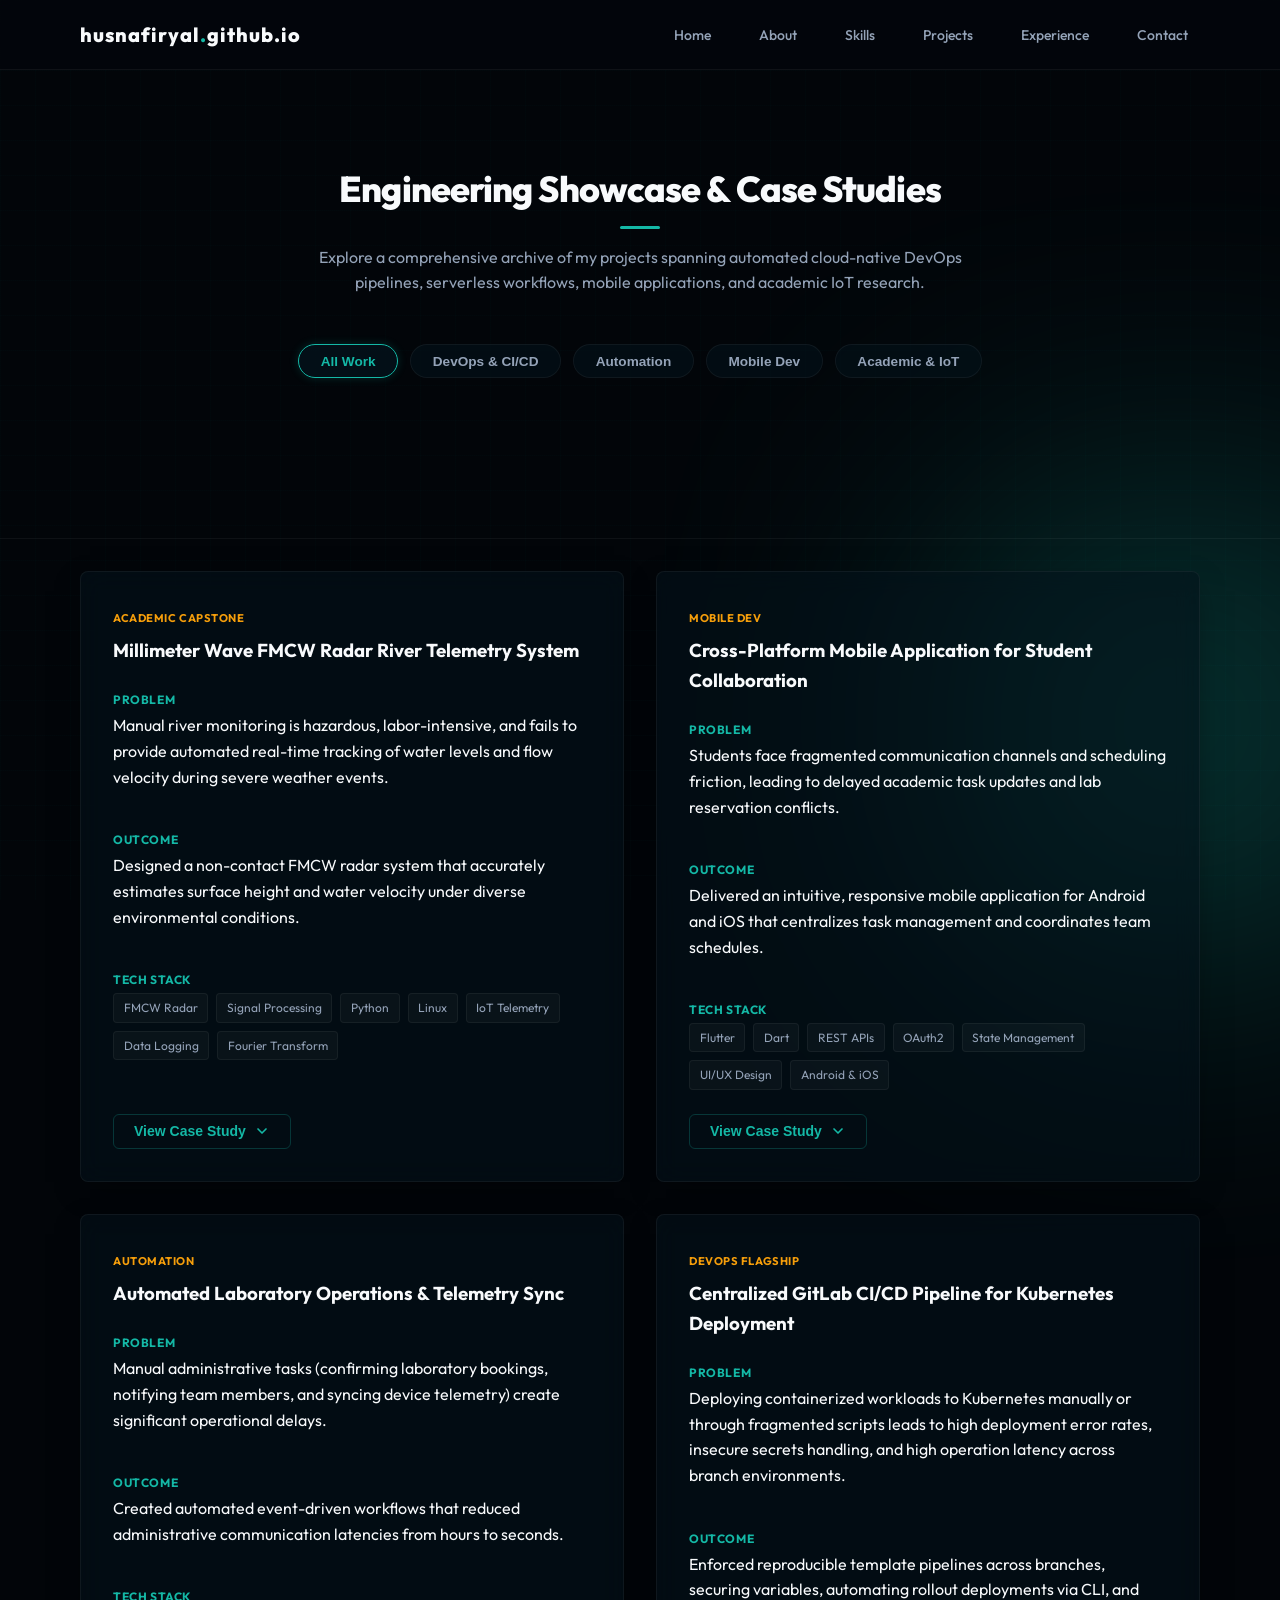
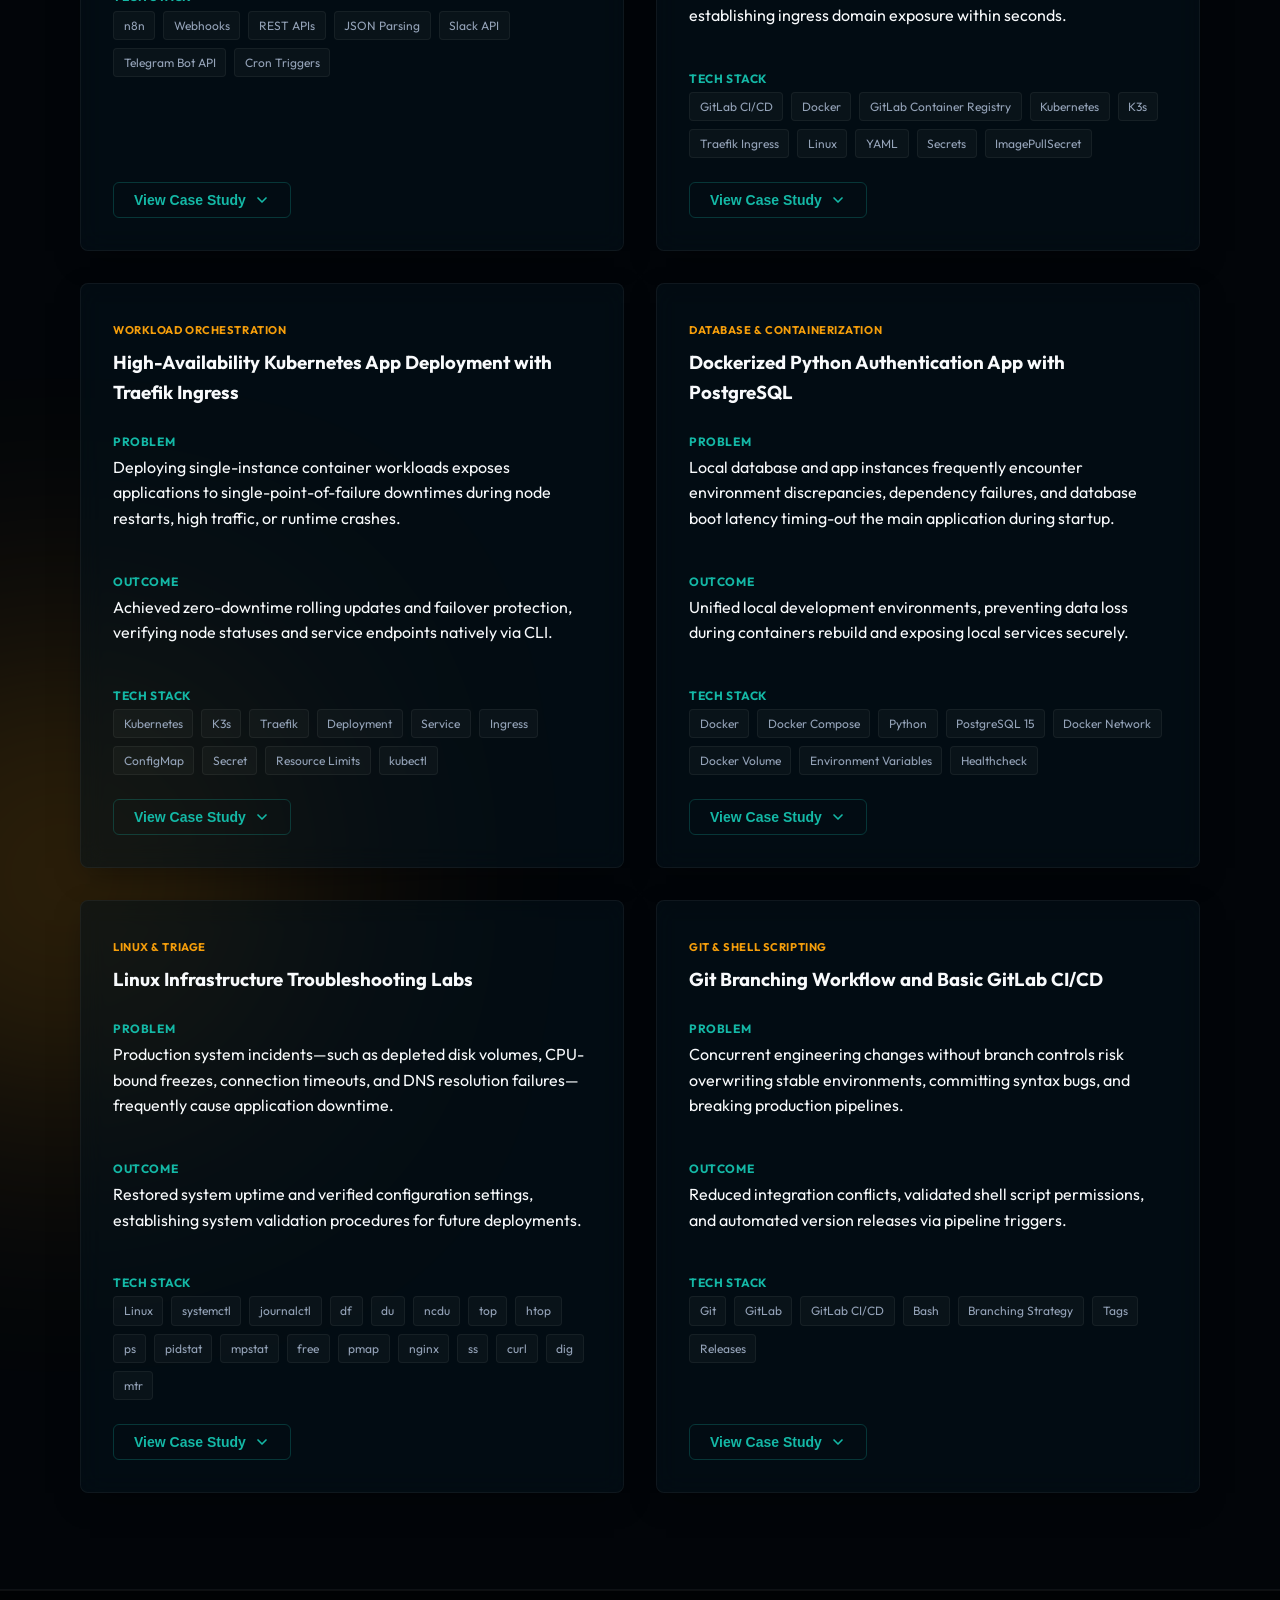
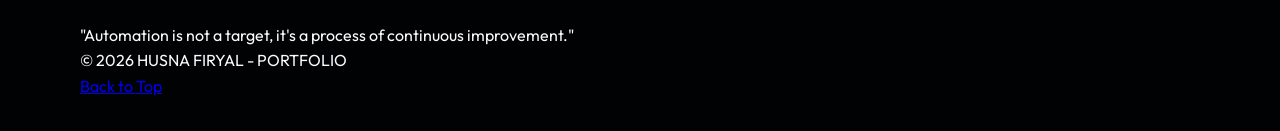
==== projects.html @ a68b591d "feat: add projects page with filters and update profile refinements" ====
<!DOCTYPE html>
<html lang="en">
<head>
  <meta charset="UTF-8">
  <meta name="viewport" content="width=device-width, initial-scale=1.0">
  <title>Projects Showcase | Husna Firyal Az-Zahra</title>
  <meta name="description" content="Detailed showcase of engineering and DevOps projects by Husna Firyal Az-Zahra (Una).">
  
  <!-- Google Fonts -->
  <link rel="preconnect" href="https://fonts.googleapis.com">
  <link rel="preconnect" href="https://fonts.gstatic.com" crossorigin>
  <link href="https://fonts.googleapis.com/css2?family=Fira+Code:wght@400;600&family=Outfit:wght@300;400;500;600;700;800&display=swap" rel="stylesheet">
  
  <!-- CSS Stylesheet -->
  <link rel="stylesheet" href="style.css">
</head>
<body>

  <!-- Background Atmospheres -->
  <div class="bg-glow bg-glow-teal" aria-hidden="true"></div>
  <div class="bg-glow bg-glow-amber" aria-hidden="true"></div>
  <div class="bg-grid-overlay" aria-hidden="true"></div>

  <!-- Header Ribbon / Navbar -->
  <header class="header">
    <div class="header-container">
      <a href="index.html" class="logo">
        husnafiryal<span class="logo-dot">.</span>github.io
      </a>
      
      <!-- Desktop Menu -->
      <nav class="nav-desktop">
        <ul class="nav-links">
          <li><a href="index.html#home">Home</a></li>
          <li><a href="index.html#about">About</a></li>
          <li><a href="index.html#skills">Skills</a></li>
          <li><a href="projects.html" class="active">Projects</a></li>
          <li><a href="index.html#experience">Experience</a></li>
          <li><a href="index.html#contact">Contact</a></li>
        </ul>
      </nav>
      
      <!-- Mobile Menu Toggle Button -->
      <button class="menu-toggle" aria-label="Toggle Navigation Menu" aria-expanded="false">
        <span class="bar bar-1"></span>
        <span class="bar bar-2"></span>
        <span class="bar bar-3"></span>
      </button>
    </div>
  </header>

  <!-- Mobile Drawer Overlay Menu -->
  <div class="nav-mobile" aria-hidden="true">
    <nav class="nav-mobile-links">
      <a href="index.html#home">Home</a>
      <a href="index.html#about">About</a>
      <a href="index.html#skills">Skills</a>
      <a href="projects.html" class="active">Projects</a>
      <a href="index.html#experience">Experience</a>
      <a href="index.html#contact">Contact</a>
    </nav>
  </div>

  <!-- Main Layout -->
  <main class="main-content">
    
    <!-- Projects Header Section -->
    <section class="section projects-hero">
      <div class="container" style="text-align: center; padding-top: 4rem; padding-bottom: 2rem;">
        <h1 class="section-title" style="margin-bottom: 1rem;">Engineering Showcase & Case Studies</h1>
        <p class="section-subtitle" style="max-width: 700px; margin: 0 auto 3rem auto; color: var(--text-secondary);">
          Explore a comprehensive archive of my projects spanning automated cloud-native DevOps pipelines, serverless workflows, mobile applications, and academic IoT research.
        </p>

        <!-- Category Filter Buttons -->
        <div class="filter-controls">
          <button class="filter-btn active" data-filter="all">All Work</button>
          <button class="filter-btn" data-filter="devops">DevOps & CI/CD</button>
          <button class="filter-btn" data-filter="automation">Automation</button>
          <button class="filter-btn" data-filter="mobile">Mobile Dev</button>
          <button class="filter-btn" data-filter="academic">Academic & IoT</button>
        </div>
      </div>
    </section>

    <!-- Projects Grid Section -->
    <section class="section projects-grid-section" style="padding-top: 0;">
      <div class="container">
        <div class="projects-showcase-grid">
          
          <!-- Project 1: Capstone FMCW Radar System -->
          <div class="glass-card project-grid-card" data-category="academic">
            <div class="project-header">
              <span class="project-badge">Academic Capstone</span>
              <h3>Millimeter Wave FMCW Radar River Telemetry System</h3>
            </div>
            <div class="project-summary">
              <div class="case-study-block">
                <span class="case-study-label">Problem</span>
                <p>Manual river monitoring is hazardous, labor-intensive, and fails to provide automated real-time tracking of water levels and flow velocity during severe weather events.</p>
              </div>
              <div class="case-study-block">
                <span class="case-study-label">Outcome</span>
                <p>Designed a non-contact FMCW radar system that accurately estimates surface height and water velocity under diverse environmental conditions.</p>
              </div>
              <div class="case-study-block">
                <span class="case-study-label">Tech Stack</span>
                <div class="project-tags">
                  <span>FMCW Radar</span>
                  <span>Signal Processing</span>
                  <span>Python</span>
                  <span>Linux</span>
                  <span>IoT Telemetry</span>
                  <span>Data Logging</span>
                  <span>Fourier Transform</span>
                </div>
              </div>
            </div>
            <div id="grid-project-1-collapsible" class="project-collapsible">
              <div class="case-study-block">
                <span class="case-study-label">Solution</span>
                <p>Deployed a millimeter-wave FMCW radar system running Python scripts on a local unit to extract frequency beat signals. Applied Fast Fourier Transform (FFT) and spectral analysis to calculate distance (surface height) and Doppler frequency shift (water flow velocity).</p>
              </div>
              <div class="case-study-block">
                <span class="case-study-label">Key Highlights</span>
                <ul class="highlights-list">
                  <li>Calculated non-contact water distance telemetry using high-resolution radar reflection frequencies.</li>
                  <li>Derived surface velocity measurements from phase change rates using the Doppler effect.</li>
                  <li>Configured local SQLite databases for continuous local logging and telemetry storage.</li>
                </ul>
              </div>
            </div>
            <div class="project-toggle-container">
              <button class="btn-project-toggle" aria-expanded="false" aria-controls="grid-project-1-collapsible">
                <span>View Case Study</span>
                <svg class="toggle-icon" xmlns="http://www.w3.org/2000/svg" width="16" height="16" viewBox="0 0 24 24" fill="none" stroke="currentColor" stroke-width="2.5" stroke-linecap="round" stroke-linejoin="round"><polyline points="6 9 12 15 18 9"></polyline></svg>
              </button>
            </div>
          </div>

          <!-- Project 2: Mobile Application with Flutter -->
          <div class="glass-card project-grid-card" data-category="mobile">
            <div class="project-header">
              <span class="project-badge">Mobile Dev</span>
              <h3>Cross-Platform Mobile Application for Student Collaboration</h3>
            </div>
            <div class="project-summary">
              <div class="case-study-block">
                <span class="case-study-label">Problem</span>
                <p>Students face fragmented communication channels and scheduling friction, leading to delayed academic task updates and lab reservation conflicts.</p>
              </div>
              <div class="case-study-block">
                <span class="case-study-label">Outcome</span>
                <p>Delivered an intuitive, responsive mobile application for Android and iOS that centralizes task management and coordinates team schedules.</p>
              </div>
              <div class="case-study-block">
                <span class="case-study-label">Tech Stack</span>
                <div class="project-tags">
                  <span>Flutter</span>
                  <span>Dart</span>
                  <span>REST APIs</span>
                  <span>OAuth2</span>
                  <span>State Management</span>
                  <span>UI/UX Design</span>
                  <span>Android & iOS</span>
                </div>
              </div>
            </div>
            <div id="grid-project-2-collapsible" class="project-collapsible">
              <div class="case-study-block">
                <span class="case-study-label">Solution</span>
                <p>Developed a cross-platform mobile frontend in Flutter utilizing Dart. Integrated secure OAuth2 token authentication, dynamic dashboard states, calendar reservation bindings, and structured REST API communication with the backend.</p>
              </div>
              <div class="case-study-block">
                <span class="case-study-label">Key Highlights</span>
                <ul class="highlights-list">
                  <li>Designed highly responsive material components fitting diverse device screen sizes.</li>
                  <li>Implemented clean application architecture separating view states from business logic.</li>
                  <li>Optimized local caching for task schedules to maintain offline accessibility.</li>
                </ul>
              </div>
            </div>
            <div class="project-toggle-container">
              <button class="btn-project-toggle" aria-expanded="false" aria-controls="grid-project-2-collapsible">
                <span>View Case Study</span>
                <svg class="toggle-icon" xmlns="http://www.w3.org/2000/svg" width="16" height="16" viewBox="0 0 24 24" fill="none" stroke="currentColor" stroke-width="2.5" stroke-linecap="round" stroke-linejoin="round"><polyline points="6 9 12 15 18 9"></polyline></svg>
              </button>
            </div>
          </div>

          <!-- Project 3: Serverless Workflow Automation using n8n -->
          <div class="glass-card project-grid-card" data-category="automation">
            <div class="project-header">
              <span class="project-badge">Automation</span>
              <h3>Automated Laboratory Operations & Telemetry Sync</h3>
            </div>
            <div class="project-summary">
              <div class="case-study-block">
                <span class="case-study-label">Problem</span>
                <p>Manual administrative tasks (confirming laboratory bookings, notifying team members, and syncing device telemetry) create significant operational delays.</p>
              </div>
              <div class="case-study-block">
                <span class="case-study-label">Outcome</span>
                <p>Created automated event-driven workflows that reduced administrative communication latencies from hours to seconds.</p>
              </div>
              <div class="case-study-block">
                <span class="case-study-label">Tech Stack</span>
                <div class="project-tags">
                  <span>n8n</span>
                  <span>Webhooks</span>
                  <span>REST APIs</span>
                  <span>JSON Parsing</span>
                  <span>Slack API</span>
                  <span>Telegram Bot API</span>
                  <span>Cron Triggers</span>
                </div>
              </div>
            </div>
            <div id="grid-project-3-collapsible" class="project-collapsible">
              <div class="case-study-block">
                <span class="case-study-label">Solution</span>
                <p>Designed and hosted event-driven n8n automation workflows. Configured webhooks to listen for new reservation requests, parse incoming payloads, notify team members via automated Slack and Telegram channels, and trigger database updates.</p>
              </div>
              <div class="case-study-block">
                <span class="case-study-label">Key Highlights</span>
                <ul class="highlights-list">
                  <li>Built resilient API payload mapping templates to parse JSON telemetry data dynamically.</li>
                  <li>Configured scheduled cron jobs to audit system states and send warning alerts.</li>
                  <li>Automated reservation confirmations with direct calendar sync integrations.</li>
                </ul>
              </div>
            </div>
            <div class="project-toggle-container">
              <button class="btn-project-toggle" aria-expanded="false" aria-controls="grid-project-3-collapsible">
                <span>View Case Study</span>
                <svg class="toggle-icon" xmlns="http://www.w3.org/2000/svg" width="16" height="16" viewBox="0 0 24 24" fill="none" stroke="currentColor" stroke-width="2.5" stroke-linecap="round" stroke-linejoin="round"><polyline points="6 9 12 15 18 9"></polyline></svg>
              </button>
            </div>
          </div>

          <!-- Project 4: Centralized GitLab CI/CD Pipeline -->
          <div class="glass-card project-grid-card" data-category="devops">
            <div class="project-header">
              <span class="project-badge">DevOps Flagship</span>
              <h3>Centralized GitLab CI/CD Pipeline for Kubernetes Deployment</h3>
            </div>
            <div class="project-summary">
              <div class="case-study-block">
                <span class="case-study-label">Problem</span>
                <p>Deploying containerized workloads to Kubernetes manually or through fragmented scripts leads to high deployment error rates, insecure secrets handling, and high operation latency across branch environments.</p>
              </div>
              <div class="case-study-block">
                <span class="case-study-label">Outcome</span>
                <p>Enforced reproducible template pipelines across branches, securing variables, automating rollout deployments via CLI, and establishing ingress domain exposure within seconds.</p>
              </div>
              <div class="case-study-block">
                <span class="case-study-label">Tech Stack</span>
                <div class="project-tags">
                  <span>GitLab CI/CD</span>
                  <span>Docker</span>
                  <span>GitLab Container Registry</span>
                  <span>Kubernetes</span>
                  <span>K3s</span>
                  <span>Traefik Ingress</span>
                  <span>Linux</span>
                  <span>YAML</span>
                  <span>Secrets</span>
                  <span>ImagePullSecret</span>
                </div>
              </div>
            </div>
            <div id="grid-project-4-collapsible" class="project-collapsible">
              <div class="case-study-block">
                <span class="case-study-label">Solution</span>
                <p>Built a reusable centralized CI/CD pipeline using GitLab CI/CD to automate Docker image build, push to GitLab Container Registry, Kubernetes manifest injection, ImagePullSecret creation, and deployment to a K3s Kubernetes cluster.</p>
              </div>
              <div class="case-study-block">
                <span class="case-study-label">Key Highlights</span>
                <ul class="highlights-list">
                  <li><strong>Reusable Pipeline Templates:</strong> Parameterized jobs for staging, testing, and deployment to decouple config overrides from scripts.</li>
                  <li><strong>Dynamic Manifest Patching:</strong> Utilized `envsubst` to inject variables dynamically during pipeline evaluation.</li>
                  <li><strong>Secure Access:</strong> Generated transient `ImagePullSecret` tokens to safely pull private images inside K3s.</li>
                  <li><strong>Rollout Controls:</strong> Enforced automated `kubectl rollout restart` and status loops to ensure application availability.</li>
                </ul>
              </div>
            </div>
            <div class="project-toggle-container">
              <button class="btn-project-toggle" aria-expanded="false" aria-controls="grid-project-4-collapsible">
                <span>View Case Study</span>
                <svg class="toggle-icon" xmlns="http://www.w3.org/2000/svg" width="16" height="16" viewBox="0 0 24 24" fill="none" stroke="currentColor" stroke-width="2.5" stroke-linecap="round" stroke-linejoin="round"><polyline points="6 9 12 15 18 9"></polyline></svg>
              </button>
            </div>
          </div>

          <!-- Project 5: Kubernetes Orchestration -->
          <div class="glass-card project-grid-card" data-category="devops">
            <div class="project-header">
              <span class="project-badge">Workload Orchestration</span>
              <h3>High-Availability Kubernetes App Deployment with Traefik Ingress</h3>
            </div>
            <div class="project-summary">
              <div class="case-study-block">
                <span class="case-study-label">Problem</span>
                <p>Deploying single-instance container workloads exposes applications to single-point-of-failure downtimes during node restarts, high traffic, or runtime crashes.</p>
              </div>
              <div class="case-study-block">
                <span class="case-study-label">Outcome</span>
                <p>Achieved zero-downtime rolling updates and failover protection, verifying node statuses and service endpoints natively via CLI.</p>
              </div>
              <div class="case-study-block">
                <span class="case-study-label">Tech Stack</span>
                <div class="project-tags">
                  <span>Kubernetes</span>
                  <span>K3s</span>
                  <span>Traefik</span>
                  <span>Deployment</span>
                  <span>Service</span>
                  <span>Ingress</span>
                  <span>ConfigMap</span>
                  <span>Secret</span>
                  <span>Resource Limits</span>
                  <span>kubectl</span>
                </div>
              </div>
            </div>
            <div id="grid-project-5-collapsible" class="project-collapsible">
              <div class="case-study-block">
                <span class="case-study-label">Solution</span>
                <p>Deployed a containerized color application to a K3s Kubernetes cluster using Deployment, Service, ConfigMap/Secret, resource limits, 3 replicas, and Traefik Ingress.</p>
              </div>
              <div class="case-study-block">
                <span class="case-study-label">Key Highlights</span>
                <ul class="highlights-list">
                  <li>Scaled pods to 3 replicas with Anti-Affinity rules for cluster resilience.</li>
                  <li>Designed resource request limits (CPU and Memory) to prevent node overload.</li>
                  <li>Exposed app via Traefik Ingress with custom hostname bindings.</li>
                </ul>
              </div>
            </div>
            <div class="project-toggle-container">
              <button class="btn-project-toggle" aria-expanded="false" aria-controls="grid-project-5-collapsible">
                <span>View Case Study</span>
                <svg class="toggle-icon" xmlns="http://www.w3.org/2000/svg" width="16" height="16" viewBox="0 0 24 24" fill="none" stroke="currentColor" stroke-width="2.5" stroke-linecap="round" stroke-linejoin="round"><polyline points="6 9 12 15 18 9"></polyline></svg>
              </button>
            </div>
          </div>

          <!-- Project 6: Docker Compose Auth App -->
          <div class="glass-card project-grid-card" data-category="devops">
            <div class="project-header">
              <span class="project-badge">Database & Containerization</span>
              <h3>Dockerized Python Authentication App with PostgreSQL</h3>
            </div>
            <div class="project-summary">
              <div class="case-study-block">
                <span class="case-study-label">Problem</span>
                <p>Local database and app instances frequently encounter environment discrepancies, dependency failures, and database boot latency timing-out the main application during startup.</p>
              </div>
              <div class="case-study-block">
                <span class="case-study-label">Outcome</span>
                <p>Unified local development environments, preventing data loss during containers rebuild and exposing local services securely.</p>
              </div>
              <div class="case-study-block">
                <span class="case-study-label">Tech Stack</span>
                <div class="project-tags">
                  <span>Docker</span>
                  <span>Docker Compose</span>
                  <span>Python</span>
                  <span>PostgreSQL 15</span>
                  <span>Docker Network</span>
                  <span>Docker Volume</span>
                  <span>Environment Variables</span>
                  <span>Healthcheck</span>
                </div>
              </div>
            </div>
            <div id="grid-project-6-collapsible" class="project-collapsible">
              <div class="case-study-block">
                <span class="case-study-label">Solution</span>
                <p>Containerized a Python authentication app using Dockerfile and Docker Compose, connected it to PostgreSQL 15, configured Docker network, volume, environment variables, and database healthcheck.</p>
              </div>
              <div class="case-study-block">
                <span class="case-study-label">Key Highlights</span>
                <ul class="highlights-list">
                  <li>Optimized multi-stage Docker build to reduce production image size.</li>
                  <li>Secured persistent data using named Docker volumes for PostgreSQL 15.</li>
                  <li>Implemented db readiness check via `pg_isready` before launching the app.</li>
                </ul>
              </div>
            </div>
            <div class="project-toggle-container">
              <button class="btn-project-toggle" aria-expanded="false" aria-controls="grid-project-6-collapsible">
                <span>View Case Study</span>
                <svg class="toggle-icon" xmlns="http://www.w3.org/2000/svg" width="16" height="16" viewBox="0 0 24 24" fill="none" stroke="currentColor" stroke-width="2.5" stroke-linecap="round" stroke-linejoin="round"><polyline points="6 9 12 15 18 9"></polyline></svg>
              </button>
            </div>
          </div>

          <!-- Project 7: Linux Troubleshooting -->
          <div class="glass-card project-grid-card" data-category="devops">
            <div class="project-header">
              <span class="project-badge">Linux & Triage</span>
              <h3>Linux Infrastructure Troubleshooting Labs</h3>
            </div>
            <div class="project-summary">
              <div class="case-study-block">
                <span class="case-study-label">Problem</span>
                <p>Production system incidents—such as depleted disk volumes, CPU-bound freezes, connection timeouts, and DNS resolution failures—frequently cause application downtime.</p>
              </div>
              <div class="case-study-block">
                <span class="case-study-label">Outcome</span>
                <p>Restored system uptime and verified configuration settings, establishing system validation procedures for future deployments.</p>
              </div>
              <div class="case-study-block">
                <span class="case-study-label">Tech Stack</span>
                <div class="project-tags">
                  <span>Linux</span>
                  <span>systemctl</span>
                  <span>journalctl</span>
                  <span>df</span>
                  <span>du</span>
                  <span>ncdu</span>
                  <span>top</span>
                  <span>htop</span>
                  <span>ps</span>
                  <span>pidstat</span>
                  <span>mpstat</span>
                  <span>free</span>
                  <span>pmap</span>
                  <span>nginx</span>
                  <span>ss</span>
                  <span>curl</span>
                  <span>dig</span>
                  <span>mtr</span>
                </div>
              </div>
            </div>
            <div id="grid-project-7-collapsible" class="project-collapsible">
              <div class="case-study-block">
                <span class="case-study-label">Solution</span>
                <p>Completed infrastructure troubleshooting labs covering disk full incidents, high CPU usage, memory leak simulation, nginx connection refused, and API network latency analysis.</p>
              </div>
              <div class="case-study-block">
                <span class="case-study-label">Troubleshooting Mindset & Highlights</span>
                <div class="mindset-flow">
                  <span>Reproduce issue</span> &rarr; 
                  <span>Inspect layer</span> &rarr; 
                  <span>Collect evidence</span> &rarr; 
                  <span>Identify root cause</span> &rarr; 
                  <span>Remediate safely</span> &rarr; 
                  <span>Verify recovery</span>
                </div>
                <ul class="highlights-list" style="margin-top: 0.75rem;">
                  <li>Disk Full: Cleared space by triaging directories with `df -h` and `ncdu`.</li>
                  <li>CPU/Memory Leak: Analyzed process RSS memory growth using `pmap` and `ps`.</li>
                  <li>Connection Latency: Debugged nginx status, port bindings via `ss`, and mtr routing.</li>
                </ul>
              </div>
            </div>
            <div class="project-toggle-container">
              <button class="btn-project-toggle" aria-expanded="false" aria-controls="grid-project-7-collapsible">
                <span>View Case Study</span>
                <svg class="toggle-icon" xmlns="http://www.w3.org/2000/svg" width="16" height="16" viewBox="0 0 24 24" fill="none" stroke="currentColor" stroke-width="2.5" stroke-linecap="round" stroke-linejoin="round"><polyline points="6 9 12 15 18 9"></polyline></svg>
              </button>
            </div>
          </div>

          <!-- Project 8: Git Branching Workflow -->
          <div class="glass-card project-grid-card" data-category="devops">
            <div class="project-header">
              <span class="project-badge">Git & Shell Scripting</span>
              <h3>Git Branching Workflow and Basic GitLab CI/CD</h3>
            </div>
            <div class="project-summary">
              <div class="case-study-block">
                <span class="case-study-label">Problem</span>
                <p>Concurrent engineering changes without branch controls risk overwriting stable environments, committing syntax bugs, and breaking production pipelines.</p>
              </div>
              <div class="case-study-block">
                <span class="case-study-label">Outcome</span>
                <p>Reduced integration conflicts, validated shell script permissions, and automated version releases via pipeline triggers.</p>
              </div>
              <div class="case-study-block">
                <span class="case-study-label">Tech Stack</span>
                <div class="project-tags">
                  <span>Git</span>
                  <span>GitLab</span>
                  <span>GitLab CI/CD</span>
                  <span>Bash</span>
                  <span>Branching Strategy</span>
                  <span>Tags</span>
                  <span>Releases</span>
                </div>
              </div>
            </div>
            <div id="grid-project-8-collapsible" class="project-collapsible">
              <div class="case-study-block">
                <span class="case-study-label">Solution</span>
                <p>Built a GitLab repository workflow using main/dev/uat/feature branches, basic CI/CD stages, semantic commits, shell script fixes, tags, and releases.</p>
              </div>
              <div class="case-study-block">
                <span class="case-study-label">Key Highlights</span>
                <ul class="highlights-list">
                  <li>Designed branch protections for staging (`uat`) and production (`main`).</li>
                  <li>Wrote test, build, and deploy pipeline verification stages.</li>
                  <li>Debugging shell permissions (`chmod +x`) and shebang path definitions.</li>
                </ul>
              </div>
            </div>
            <div class="project-toggle-container">
              <button class="btn-project-toggle" aria-expanded="false" aria-controls="grid-project-8-collapsible">
                <span>View Case Study</span>
                <svg class="toggle-icon" xmlns="http://www.w3.org/2000/svg" width="16" height="16" viewBox="0 0 24 24" fill="none" stroke="currentColor" stroke-width="2.5" stroke-linecap="round" stroke-linejoin="round"><polyline points="6 9 12 15 18 9"></polyline></svg>
              </button>
            </div>
          </div>

        </div>
      </div>
    </section>

  </main>

  <!-- Footer -->
  <footer class="footer bg-[#020509] border-t border-border-glass py-8 text-center transition-colors duration-300">
    <div class="container max-w-[1200px] w-90 mx-auto px-4 flex flex-col items-center">
      <p class="footer-quote italic text-sm text-slate-400 font-medium mb-5">
        "Automation is not a target, it's a process of continuous improvement."
      </p>
      <div class="footer-bottom w-full flex flex-col sm:flex-row justify-between items-center text-xs text-slate-500 gap-4 border-t border-white/5 pt-4">
        <p>&copy; 2026 HUSNA FIRYAL - PORTFOLIO</p>
        <a href="#home" class="hover:text-white transition-colors">Back to Top</a>
      </div>
    </div>
  </footer>

  <!-- JS Scripts -->
  <script src="app.js"></script>
</body>
</html>
---- style.css ----
/* Style System for Una.dev Static Portfolio */

:root {
  /* Colors */
  --bg-base: #020509;
  --bg-surface: #03070c;
  --bg-card: rgba(4, 19, 29, 0.55);
  --bg-card-hover: rgba(4, 19, 29, 0.75);
  
  --teal-dim: rgba(20, 184, 166, 0.1);
  --teal-bright: #14b8a6;
  --teal-glow: rgba(20, 184, 166, 0.2);
  
  --amber-bright: #f59e0b;
  --amber-dark: #d97706;
  --amber-glow: rgba(245, 158, 11, 0.15);
  
  --border-glass: rgba(255, 255, 255, 0.05);
  --border-teal: rgba(20, 184, 166, 0.25);
  --border-teal-hover: rgba(20, 184, 166, 0.45);
  
  --text-primary: #f8fafc;
  --text-secondary: #94a3b8;
  --text-muted: #64748b;
  
  /* Layout */
  --header-height: 70px;
  --transition-smooth: all 0.3s cubic-bezier(0.4, 0, 0.2, 1);
  --border-radius: 8px;
}

/* CSS Reset & General */
* {
  box-sizing: border-box;
  margin: 0;
  padding: 0;
}

html {
  font-family: 'Outfit', sans-serif;
  color: var(--text-primary);
  background-color: var(--bg-base);
  scroll-behavior: smooth;
}

body {
  min-height: 100vh;
  line-height: 1.6;
  overflow-x: hidden;
  position: relative;
}

/* BackgroundAtmosphere Layers */
.bg-glow {
  position: absolute;
  border-radius: 50%;
  filter: blur(140px);
  pointer-events: none;
  z-index: -2;
  opacity: 0.35;
}

.bg-glow-teal {
  width: 450px;
  height: 450px;
  top: 15%;
  right: -10%;
  background: var(--teal-bright);
}

.bg-glow-amber {
  width: 380px;
  height: 380px;
  bottom: 20%;
  left: -10%;
  background: var(--amber-bright);
}

.bg-grid-overlay {
  position: fixed;
  inset: 0;
  background-image: 
    linear-gradient(rgba(20, 184, 166, 0.02) 1px, transparent 1px),
    linear-gradient(90deg, rgba(20, 184, 166, 0.02) 1px, transparent 1px);
  background-size: 35px 35px;
  pointer-events: none;
  z-index: -1;
}

/* Layout Utilities */
.container {
  width: 90%;
  max-width: 1200px;
  margin: 0 auto;
  padding: 0 1rem;
}

.container-narrow {
  max-width: 800px;
}

.section {
  padding: 6rem 0;
  border-bottom: 1px solid var(--border-glass);
}

.section-title {
  font-size: 2.25rem;
  font-weight: 800;
  letter-spacing: -0.025em;
  margin-bottom: 3rem;
  text-align: center;
  position: relative;
}

.section-title::after {
  content: '';
  display: block;
  width: 40px;
  height: 3px;
  background: var(--teal-bright);
  margin: 0.5rem auto 0 auto;
  border-radius: 2px;
}

.grid-2 {
  display: grid;
  grid-template-columns: 1fr;
  gap: 3.5rem;
  align-items: center;
}

@media (min-width: 768px) {
  .grid-2 {
    grid-template-columns: 1.1fr 0.9fr;
  }
}

/* Typography Helpers */
.text-gradient-amber {
  background: linear-gradient(135deg, var(--text-primary) 30%, var(--amber-bright) 100%);
  -webkit-background-clip: text;
  -webkit-text-fill-color: transparent;
}

/* Glassmorphism Cards */
.glass-card {
  background: var(--bg-card);
  backdrop-filter: blur(12px);
  -webkit-backdrop-filter: blur(12px);
  border: 1px solid var(--border-glass);
  border-radius: var(--border-radius);
  padding: 2rem;
  box-shadow: 0 10px 30px -10px rgba(0, 0, 0, 0.5);
  transition: var(--transition-smooth);
  position: relative;
  overflow: hidden;
}

.glass-card::before {
  content: '';
  position: absolute;
  top: 0;
  left: 0;
  width: 100%;
  height: 2px;
  background: linear-gradient(90deg, transparent, var(--teal-bright), transparent);
  opacity: 0;
  transition: var(--transition-smooth);
}

.glass-card:hover {
  background: var(--bg-card-hover);
  border-color: var(--border-teal);
  box-shadow: 0 12px 40px -8px rgba(20, 184, 166, 0.1);
  transform: translateY(-3px);
}

.glass-card:hover::before {
  opacity: 1;
}

/* Buttons */
.btn {
  display: inline-flex;
  align-items: center;
  justify-content: center;
  padding: 0.75rem 1.75rem;
  font-size: 0.875rem;
  font-weight: 600;
  text-decoration: none;
  border-radius: 6px;
  cursor: pointer;
  transition: var(--transition-smooth);
}

.btn-primary {
  background-color: var(--amber-bright);
  color: #000;
  box-shadow: 0 4px 14px var(--amber-glow);
}

.btn-primary:hover {
  background-color: var(--amber-dark);
  box-shadow: 0 6px 20px var(--amber-glow);
}

.btn-secondary {
  background-color: transparent;
  color: var(--text-primary);
  border: 1px solid var(--border-glass);
}

.btn-secondary:hover {
  background-color: rgba(255, 255, 255, 0.03);
  border-color: var(--teal-bright);
}

.btn-full {
  width: 100%;
}

/* 1. Header Ribbon */
.header {
  position: fixed;
  top: 0;
  left: 0;
  width: 100%;
  height: var(--header-height);
  z-index: 100;
  background: rgba(3, 7, 12, 0.85);
  backdrop-filter: blur(12px);
  -webkit-backdrop-filter: blur(12px);
  border-bottom: 1px solid var(--border-glass);
  transition: var(--transition-smooth);
}

.header-container {
  max-width: 1200px;
  width: 90%;
  height: 100%;
  margin: 0 auto;
  padding: 0 1rem;
  display: flex;
  justify-content: space-between;
  align-items: center;
}

.logo {
  font-size: 1.35rem;
  font-weight: 800;
  text-decoration: none;
  color: var(--text-primary);
  letter-spacing: 0.05em;
}

.logo-dot {
  color: var(--teal-bright);
}

.nav-desktop .nav-links {
  display: flex;
  list-style: none;
  gap: 1.5rem;
}

.nav-links a {
  text-decoration: none;
  font-size: 0.875rem;
  font-weight: 500;
  color: var(--text-secondary);
  transition: var(--transition-smooth);
  padding: 0.5rem 0.75rem;
  border-radius: 4px;
}

.nav-links a:hover {
  color: var(--amber-bright);
}

/* Mobile Toggle Hamburger */
.menu-toggle {
  display: none;
  background: transparent;
  border: none;
  color: var(--text-primary);
  cursor: pointer;
  z-index: 110;
}

.menu-toggle svg {
  transition: var(--transition-smooth);
}

.menu-toggle .line-top,
.menu-toggle .line-bot {
  transition: transform 0.3s ease, y1 0.3s ease, y2 0.3s ease;
}

/* Open Mobile Nav Styles */
.menu-toggle.open .line-mid {
  opacity: 0;
}

.menu-toggle.open .line-top {
  transform: rotate(45deg) translate(5px, 5px);
}

.menu-toggle.open .line-bot {
  transform: rotate(-45deg) translate(5px, -5px);
}

/* Mobile Navigation Drawer */
.nav-mobile {
  position: fixed;
  top: var(--header-height);
  left: 0;
  width: 100%;
  height: 0;
  background: rgba(3, 7, 12, 0.96);
  backdrop-filter: blur(16px);
  overflow: hidden;
  transition: height 0.4s cubic-bezier(0.4, 0, 0.2, 1);
  border-bottom: 0 solid var(--border-glass);
}

.nav-mobile.open {
  height: calc(100vh - var(--header-height));
  border-bottom-width: 1px;
}

.nav-mobile-links {
  display: flex;
  flex-direction: column;
  align-items: center;
  gap: 2rem;
  padding: 3rem 0;
  list-style: none;
}

.nav-mobile-links a {
  text-decoration: none;
  font-size: 1.25rem;
  font-weight: 600;
  color: var(--text-secondary);
  transition: var(--transition-smooth);
}

.nav-mobile-links a:hover {
  color: var(--amber-bright);
}

@media (max-width: 767px) {
  .nav-desktop {
    display: none;
  }
  .menu-toggle {
    display: block;
  }
}

/* 2. Hero Section */
.hero-section {
  padding-top: calc(var(--header-height) + 3rem);
  min-height: 100vh;
  display: flex;
  align-items: center;
  position: relative;
  overflow: hidden;
}

.hero-details {
  display: flex;
  flex-direction: column;
  position: relative;
  z-index: 2; /* Sits above background elements */
}

.status-badge-container {
  margin-bottom: 1.5rem;
}

.status-badge {
  display: inline-flex;
  align-items: center;
  background: rgba(20, 184, 166, 0.08);
  border: 1px solid rgba(20, 184, 166, 0.2);
  color: var(--teal-bright);
  font-size: 0.75rem;
  font-weight: 600;
  text-transform: uppercase;
  letter-spacing: 0.05em;
  padding: 0.35rem 0.85rem;
  border-radius: 50px;
}

.status-dot {
  width: 6px;
  height: 6px;
  background-color: var(--teal-bright);
  border-radius: 50%;
  margin-right: 8px;
  box-shadow: 0 0 8px var(--teal-bright);
}

.hero-title {
  font-size: 3rem;
  font-weight: 800;
  line-height: 1.1;
  margin-bottom: 1rem;
}

.hero-subtitle {
  font-size: 1.5rem;
  font-weight: 600;
  color: var(--text-primary);
  margin-bottom: 1.25rem;
}

.hero-intro {
  font-size: 1.05rem;
  color: var(--text-secondary);
  max-w: 520px;
  margin-bottom: 2.5rem;
}

.hero-actions {
  display: flex;
  gap: 1rem;
}

/* Hero Visual / Profile Cutout on Right */
.hero-visual {
  display: block;
  position: relative;
  width: 100%;
  height: 100%;
  min-height: 450px;
}

.profile-bg-wrapper {
  position: absolute;
  right: 0;
  top: 0;
  bottom: 0;
  width: 50vw;
  z-index: 1; /* Render behind z-index: 2 details text */
  pointer-events: none;
  overflow: hidden;
}

.profile-bg-image {
  width: 100%;
  height: 100%;
  object-fit: cover;
  object-position: 78% 20%; /* Pins vertical focus on her face, cropping the lower torso/bag instead */
  filter: brightness(0.65) contrast(1.05);
  mask-image: radial-gradient(ellipse at 78% 30%, black 25%, transparent 80%);
  -webkit-mask-image: radial-gradient(ellipse at 78% 30%, black 25%, transparent 80%);
}

@media (max-width: 767px) {
  .hero-visual {
    display: none; /* Hide empty visual grid column placeholder on mobile */
  }
  .profile-bg-wrapper {
    left: 0;
    right: 0;
    top: 0;
    bottom: 0;
    width: 100%;
    height: 100%;
    opacity: 0.12;
  }
  .profile-bg-image {
    object-position: 75% center;
    mask-image: radial-gradient(circle at 75% 50%, black 20%, transparent 85%);
    -webkit-mask-image: radial-gradient(circle at 75% 50%, black 20% , transparent 85%);
  }
}

@media (max-width: 480px) {
  .hero-title { font-size: 2.25rem; }
  .hero-subtitle { font-size: 1.2rem; }
}

/* 3. About Section */
.about-card {
  text-align: center;
  border-color: var(--border-teal);
}

.about-text {
  font-size: 1.1rem;
  color: var(--text-secondary);
  line-height: 1.7;
}

/* 4. Core Skills Section */
.skills-grid {
  display: grid;
  grid-template-columns: repeat(auto-fit, minmax(200px, 1fr));
  gap: 1.5rem;
}

.skill-card h3 {
  font-size: 1.15rem;
  font-weight: 700;
  margin-bottom: 1.25rem;
  color: var(--text-primary);
  border-bottom: 1px solid var(--border-glass);
  padding-bottom: 0.5rem;
}

.skill-icon-wrapper {
  width: 42px;
  height: 42px;
  border-radius: 6px;
  background: rgba(20, 184, 166, 0.08);
  border: 1px solid var(--border-teal);
  color: var(--teal-bright);
  display: flex;
  align-items: center;
  justify-content: center;
  margin-bottom: 1.25rem;
}

.skill-icon {
  width: 20px;
  height: 20px;
}

.skill-card ul {
  list-style: none;
}

.skill-card li {
  font-size: 0.9rem;
  color: var(--text-secondary);
  margin-bottom: 0.65rem;
  padding-left: 0.75rem;
  position: relative;
}

.skill-card li::before {
  content: '';
  position: absolute;
  left: 0;
  top: 50%;
  transform: translateY(-50%);
  width: 4px;
  height: 4px;
  background-color: var(--amber-bright);
  border-radius: 50%;
}

/* 5. Featured Projects Section */
.projects-list {
  display: flex;
  flex-direction: column;
  gap: 2.5rem;
}

.project-card {
  padding: 2.5rem;
}

.project-header {
  margin-bottom: 1.5rem;
}

.project-badge {
  display: inline-block;
  font-size: 0.7rem;
  font-weight: 700;
  text-transform: uppercase;
  color: var(--amber-bright);
  letter-spacing: 0.05em;
  margin-bottom: 0.5rem;
}

.project-card h3 {
  font-size: 1.5rem;
  font-weight: 700;
  color: var(--text-primary);
}

.project-body-simple p {
  font-size: 0.95rem;
  color: var(--text-secondary);
  margin-bottom: 1.5rem;
  max-width: 800px;
}

.project-info p {
  font-size: 0.95rem;
  color: var(--text-secondary);
  margin-bottom: 1.5rem;
  line-height: 1.6;
}

.project-tags {
  display: flex;
  flex-wrap: wrap;
  gap: 0.5rem;
}

.project-tags span {
  font-size: 0.75rem;
  background: rgba(255, 255, 255, 0.03);
  border: 1px solid var(--border-glass);
  padding: 0.25rem 0.6rem;
  border-radius: 4px;
  color: var(--text-secondary);
}

/* Static Flowchart inside Project 1 */
.flowchart-container {
  background: rgba(0, 0, 0, 0.25);
  border: 1px solid var(--border-glass);
  border-radius: 6px;
  padding: 1rem;
  margin-bottom: 1.25rem;
}

.flowchart-title {
  display: block;
  font-size: 0.75rem;
  font-weight: 600;
  text-transform: uppercase;
  color: var(--text-muted);
  margin-bottom: 0.75rem;
}

.flowchart {
  display: flex;
  flex-wrap: wrap;
  align-items: center;
  gap: 0.5rem;
}

.flow-step {
  font-size: 0.725rem;
  font-weight: 600;
  background: var(--bg-surface);
  border: 1px solid var(--border-teal);
  color: var(--text-primary);
  padding: 0.35rem 0.65rem;
  border-radius: 4px;
  text-align: center;
}

.flow-step.highlight {
  border-color: var(--amber-bright);
  color: var(--amber-bright);
  box-shadow: 0 0 10px var(--amber-glow);
}

.flow-arrow {
  color: var(--amber-bright);
  font-size: 0.85rem;
  font-weight: bold;
}

@media (max-width: 767px) {
  .flowchart {
    flex-direction: column;
    align-items: flex-start;
  }
  .flow-arrow {
    transform: rotate(90deg);
    padding-left: 0.5rem;
    margin: 0.15rem 0;
  }
}

/* Simulated Terminal Styles */
.terminal-container {
  background-color: #03060a;
  border: 1px solid var(--border-glass);
  border-radius: 6px;
  overflow: hidden;
  box-shadow: 0 15px 35px rgba(0, 0, 0, 0.4);
}

.terminal-header {
  background-color: #080d14;
  padding: 0.5rem 1rem;
  display: flex;
  align-items: center;
  border-bottom: 1px solid rgba(255, 255, 255, 0.03);
}

.terminal-buttons {
  display: flex;
  gap: 5px;
  margin-right: 1rem;
}

.term-btn {
  width: 8px;
  height: 8px;
  border-radius: 50%;
  display: block;
}

.term-red { background-color: #ef4444; }
.term-yellow { background-color: #f59e0b; }
.term-green { background-color: #10b981; }

.terminal-title {
  font-family: 'Fira Code', monospace;
  font-size: 0.65rem;
  color: var(--text-muted);
}

.terminal-body {
  padding: 1rem;
  font-family: 'Fira Code', monospace;
  font-size: 0.75rem;
  line-height: 1.5;
}

.term-line {
  margin-bottom: 0.35rem;
  color: var(--text-primary);
}

.term-cmd {
  color: var(--teal-bright);
}

.term-success {
  color: #10b981;
  font-weight: bold;
}

.term-info {
  color: #38bdf8;
}

.text-muted {
  color: var(--text-muted);
}

.terminal-body .term-success:last-child {
  background: rgba(16, 185, 129, 0.1);
  padding: 0.1rem 0.4rem;
  border-radius: 2px;
}

/* 6. Experience Timeline */
.timeline {
  position: relative;
  max-width: 800px;
  margin: 0 auto;
  padding: 2rem 0;
}

.timeline-line {
  position: absolute;
  left: 15px;
  top: 0;
  bottom: 0;
  width: 2px;
  background-color: var(--teal-dim);
}

.timeline-item {
  position: relative;
  padding-left: 3rem;
  margin-bottom: 3rem;
}

.timeline-item:last-child {
  margin-bottom: 0;
}

.timeline-dot {
  position: absolute;
  left: 10px;
  top: 6px;
  width: 12px;
  height: 12px;
  border-radius: 50%;
  background-color: var(--bg-base);
  border: 2px solid var(--teal-bright);
  box-shadow: 0 0 6px var(--teal-bright);
  z-index: 2;
}

.timeline-date {
  font-size: 0.8rem;
  font-weight: 700;
  color: var(--amber-bright);
  margin-bottom: 0.5rem;
  text-transform: uppercase;
  letter-spacing: 0.05em;
}

.timeline-card {
  padding: 1.5rem;
}

.timeline-card h3 {
  font-size: 1.15rem;
  font-weight: 700;
  color: var(--text-primary);
}

.timeline-company {
  font-size: 0.875rem;
  font-weight: 600;
  color: var(--teal-bright);
  margin-bottom: 0.75rem;
}

.timeline-card p {
  font-size: 0.9rem;
  color: var(--text-secondary);
}

/* 7. Education & Leadership Section */
.edu-header {
  border-bottom: 1px solid var(--border-glass);
  padding-bottom: 1.25rem;
  margin-bottom: 1.25rem;
}

.edu-date {
  font-size: 0.8rem;
  font-weight: 700;
  color: var(--amber-bright);
  text-transform: uppercase;
  letter-spacing: 0.05em;
  display: block;
  margin-bottom: 0.35rem;
}

.education-card h3 {
  font-size: 1.25rem;
  font-weight: 700;
  color: var(--text-primary);
  margin-bottom: 0.25rem;
}

.edu-school {
  font-size: 0.95rem;
  font-weight: 600;
  color: var(--teal-bright);
  margin-bottom: 0.75rem;
}

.gpa-badge {
  display: inline-block;
  font-size: 0.75rem;
  font-weight: 700;
  background: rgba(255, 255, 255, 0.03);
  border: 1px solid var(--border-glass);
  padding: 0.25rem 0.5rem;
  border-radius: 4px;
  color: var(--text-secondary);
}

.edu-capstone h5 {
  font-size: 0.75rem;
  font-weight: 700;
  text-transform: uppercase;
  color: var(--text-muted);
  margin-bottom: 0.5rem;
}

.capstone-title {
  font-size: 0.9rem;
  font-weight: 600;
  color: var(--text-primary);
}

/* Leadership */
.leadership-list {
  display: flex;
  flex-direction: column;
  gap: 1.25rem;
}

.leadership-card {
  padding: 1.25rem 1.5rem;
}

.l-date {
  display: block;
  font-size: 0.75rem;
  font-weight: 700;
  color: var(--teal-bright);
  margin-bottom: 0.25rem;
}

.leadership-card h3 {
  font-size: 1.05rem;
  font-weight: 700;
  color: var(--text-primary);
  margin-bottom: 0.5rem;
}

.leadership-card p {
  font-size: 0.85rem;
  color: var(--text-secondary);
}

/* 8. Contact Section */
.contact-info {
  display: flex;
  flex-direction: column;
  justify-content: center;
}

.contact-info h3 {
  font-size: 1.75rem;
  font-weight: 800;
  margin-bottom: 1rem;
}

.contact-info p {
  font-size: 0.95rem;
  color: var(--text-secondary);
  margin-bottom: 2rem;
  max-width: 400px;
}

.contact-links {
  list-style: none;
}

.contact-links li {
  margin-bottom: 1rem;
}

.contact-link-item {
  display: inline-flex;
  align-items: center;
  gap: 0.85rem;
  text-decoration: none;
  font-size: 0.9rem;
  font-weight: 600;
  color: var(--text-secondary);
  transition: var(--transition-smooth);
}

.contact-link-item:hover {
  color: var(--teal-bright);
}

.contact-icon {
  color: var(--teal-bright);
  transition: var(--transition-smooth);
}

.contact-link-item:hover .contact-icon {
  color: var(--amber-bright);
  transform: scale(1.1);
}

/* Contact Form */
.contact-form-container {
  border-color: var(--border-teal);
}

.contact-form {
  display: flex;
  flex-direction: column;
  gap: 1.25rem;
}

.form-group {
  display: flex;
  flex-direction: column;
  gap: 0.4rem;
}

.form-group label {
  font-size: 0.75rem;
  font-weight: 600;
  color: var(--text-secondary);
  text-transform: uppercase;
  letter-spacing: 0.05em;
}

.form-group input,
.form-group textarea {
  background: rgba(0, 0, 0, 0.4);
  border: 1px solid var(--border-glass);
  border-radius: 4px;
  padding: 0.75rem;
  font-family: inherit;
  font-size: 0.875rem;
  color: var(--text-primary);
  outline: none;
  transition: var(--transition-smooth);
}

.form-group input:focus,
.form-group textarea:focus {
  border-color: var(--teal-bright);
  box-shadow: 0 0 8px rgba(20, 184, 166, 0.15);
}

.form-group textarea {
  resize: none;
}

.form-status {
  font-size: 0.8rem;
  font-weight: 600;
  margin-top: 0.5rem;
}

.form-status.success { color: #10b981; }
.form-status.error { color: #f43f5e; }

/* 9. Footer */
.footer {
  background-color: #010204;
  padding: 2rem 0;
  border-top: 1px solid var(--border-glass);
}

.footer-container {
  display: flex;
  justify-content: space-between;
  align-items: center;
  flex-wrap: wrap;
  gap: 1rem;
}

.footer-copyright {
  font-size: 0.8rem;
  color: var(--text-muted);
}

.back-to-top {
  text-decoration: none;
  font-size: 0.8rem;
  font-weight: 600;
  color: var(--text-secondary);
  transition: var(--transition-smooth);
}

.back-to-top:hover {
  color: var(--amber-bright);
}

/* Media Queries for Responsive Layouts */
@media (max-width: 767px) {
  .section {
    padding: 4rem 0;
  }
  .section-title {
    font-size: 1.75rem;
  }
  .timeline-line {
    left: 8px;
  }
  .timeline-dot {
    left: 3px;
  }
  .timeline-item {
    padding-left: 2rem;
  }
  .footer-container {
    flex-direction: column;
    text-align: center;
  }
}

/* Case Study Content Styles */
.case-study-block {
  margin-bottom: 1.25rem;
}

.case-study-block:last-child {
  margin-bottom: 0;
}

.case-study-label {
  display: block;
  font-size: 0.75rem;
  font-weight: 700;
  text-transform: uppercase;
  color: var(--teal-bright);
  margin-bottom: 0.25rem;
  letter-spacing: 0.05em;
}

.case-study-highlights {
  margin-top: 2rem;
  padding-top: 1.5rem;
  border-top: 1px solid var(--border-glass);
}

.case-study-highlights h4 {
  font-size: 0.95rem;
  font-weight: 700;
  margin-bottom: 0.75rem;
  color: var(--amber-bright);
}

.case-study-highlights ul {
  list-style: none;
}

.case-study-highlights li {
  font-size: 0.875rem;
  color: var(--text-secondary);
  margin-bottom: 0.5rem;
  padding-left: 1rem;
  position: relative;
}

.case-study-highlights li::before {
  content: '▪';
  position: absolute;
  left: 0;
  color: var(--teal-bright);
}

.highlights-list {
  list-style: none;
  margin-top: 0.5rem;
}

.highlights-list li {
  font-size: 0.85rem;
  color: var(--text-secondary);
  margin-bottom: 0.5rem;
  padding-left: 1rem;
  position: relative;
}

.highlights-list li::before {
  content: '▪';
  position: absolute;
  left: 0;
  color: var(--amber-bright);
}

.mindset-flow {
  background: rgba(20, 184, 166, 0.03);
  border: 1px dashed var(--border-teal);
  padding: 0.75rem 1rem;
  border-radius: 4px;
  font-size: 0.725rem;
  display: flex;
  flex-wrap: wrap;
  align-items: center;
  gap: 0.35rem;
  color: var(--amber-bright);
  font-weight: 600;
  text-transform: uppercase;
  margin-top: 0.5rem;
}

.mindset-flow span {
  display: inline-block;
}

@media (max-width: 767px) {
  .mindset-flow {
    flex-direction: column;
    align-items: flex-start;
    gap: 0.2rem;
  }
}

/* Projects Carousel / Slider Styles */
.projects-carousel-container {
  width: 100%;
  overflow: hidden;
  position: relative;
  border-radius: var(--border-radius);
  margin-bottom: 2rem;
}

.carousel-track {
  display: flex;
  width: 100%;
  transition: transform 0.6s cubic-bezier(0.25, 1, 0.5, 1);
}

/* Ensure each project card occupies exactly 100% of the container width */
.projects-carousel-container .project-card {
  flex: 0 0 100%;
  width: 100%;
  margin: 0;
  box-sizing: border-box;
  display: flex;
  flex-direction: column;
}

.project-summary {
  display: flex;
  flex-direction: column;
  gap: 1.25rem;
}

.project-collapsible {
  max-height: 0;
  opacity: 0;
  visibility: hidden;
  overflow: hidden;
  transition: max-height 0.6s cubic-bezier(0.25, 1, 0.5, 1), opacity 0.4s ease, margin-top 0.4s ease;
  margin-top: 0;
}

.project-card.expanded .project-collapsible {
  max-height: 2200px;
  opacity: 1;
  visibility: visible;
  margin-top: 1.5rem;
  overflow: visible;
}

.project-toggle-container {
  margin-top: auto;
  padding-top: 1.5rem;
  display: flex;
  justify-content: flex-start;
}

.btn-project-toggle {
  background: transparent;
  border: 1px solid var(--border-teal);
  color: var(--teal-bright);
  padding: 0.55rem 1.25rem;
  border-radius: 6px;
  font-weight: 600;
  font-size: 0.875rem;
  cursor: pointer;
  display: inline-flex;
  align-items: center;
  gap: 0.5rem;
  transition: var(--transition-smooth);
}

.btn-project-toggle:hover {
  background: rgba(20, 184, 166, 0.08);
  border-color: var(--teal-bright);
  color: var(--teal-bright);
  box-shadow: 0 0 10px var(--teal-glow);
}

.btn-project-toggle .toggle-icon {
  transition: transform 0.3s cubic-bezier(0.25, 1, 0.5, 1);
}

.project-card.expanded .btn-project-toggle .toggle-icon {
  transform: rotate(180deg);
}

/* Controls Bar below the card */
.carousel-controls {
  display: flex;
  align-items: center;
  justify-content: center;
  gap: 2rem;
  margin-top: 1rem;
}

.carousel-btn {
  background: var(--bg-card);
  border: 1px solid var(--border-glass);
  color: var(--text-secondary);
  width: 44px;
  height: 44px;
  border-radius: 50%;
  display: flex;
  align-items: center;
  justify-content: center;
  cursor: pointer;
  transition: var(--transition-smooth);
}

.carousel-btn:hover {
  border-color: var(--teal-bright);
  color: var(--teal-bright);
  box-shadow: 0 0 8px var(--teal-glow);
  background: var(--bg-card-hover);
}

.carousel-dots {
  display: flex;
  align-items: center;
  gap: 0.75rem;
}

.carousel-dot {
  width: 8px;
  height: 8px;
  border-radius: 50%;
  background-color: var(--text-muted);
  cursor: pointer;
  transition: var(--transition-smooth);
  opacity: 0.5;
}

.carousel-dot:hover {
  opacity: 0.8;
  background-color: var(--teal-bright);
}

.carousel-dot.active {
  width: 20px;
  border-radius: 10px;
  background-color: var(--amber-bright);
  opacity: 1;
  box-shadow: 0 0 8px var(--amber-glow);
}

/* Projects Page Grid & Filter Styles */
.filter-controls {
  display: flex;
  justify-content: center;
  align-items: center;
  flex-wrap: wrap;
  gap: 0.75rem;
  margin: 2rem 0;
}

.filter-btn {
  background: var(--bg-card);
  border: 1px solid var(--border-glass);
  color: var(--text-secondary);
  padding: 0.55rem 1.35rem;
  border-radius: 50px;
  font-size: 0.85rem;
  font-weight: 600;
  cursor: pointer;
  transition: var(--transition-smooth);
}

.filter-btn:hover, .filter-btn.active {
  border-color: var(--teal-bright);
  color: var(--teal-bright);
  box-shadow: 0 0 10px var(--teal-glow);
  background: var(--bg-card-hover);
}

.projects-showcase-grid {
  display: grid;
  grid-template-columns: 1fr;
  gap: 2rem;
  margin-top: 2rem;
}

@media (min-width: 992px) {
  .projects-showcase-grid {
    grid-template-columns: repeat(2, 1fr);
  }
}

.project-grid-card {
  display: flex;
  flex-direction: column;
  height: 100%;
}

.project-grid-card.hidden {
  display: none !important;
}

/* Navbar Logo Wrapping Refinement */
.logo {
  max-width: 100%;
  white-space: nowrap;
  font-size: 1.25rem;
  transition: var(--transition-smooth);
}

@media (max-width: 991px) {
  .logo {
    font-size: 1.1rem;
  }
}
@media (max-width: 480px) {
  .logo {
    font-size: 0.95rem;
  }
}
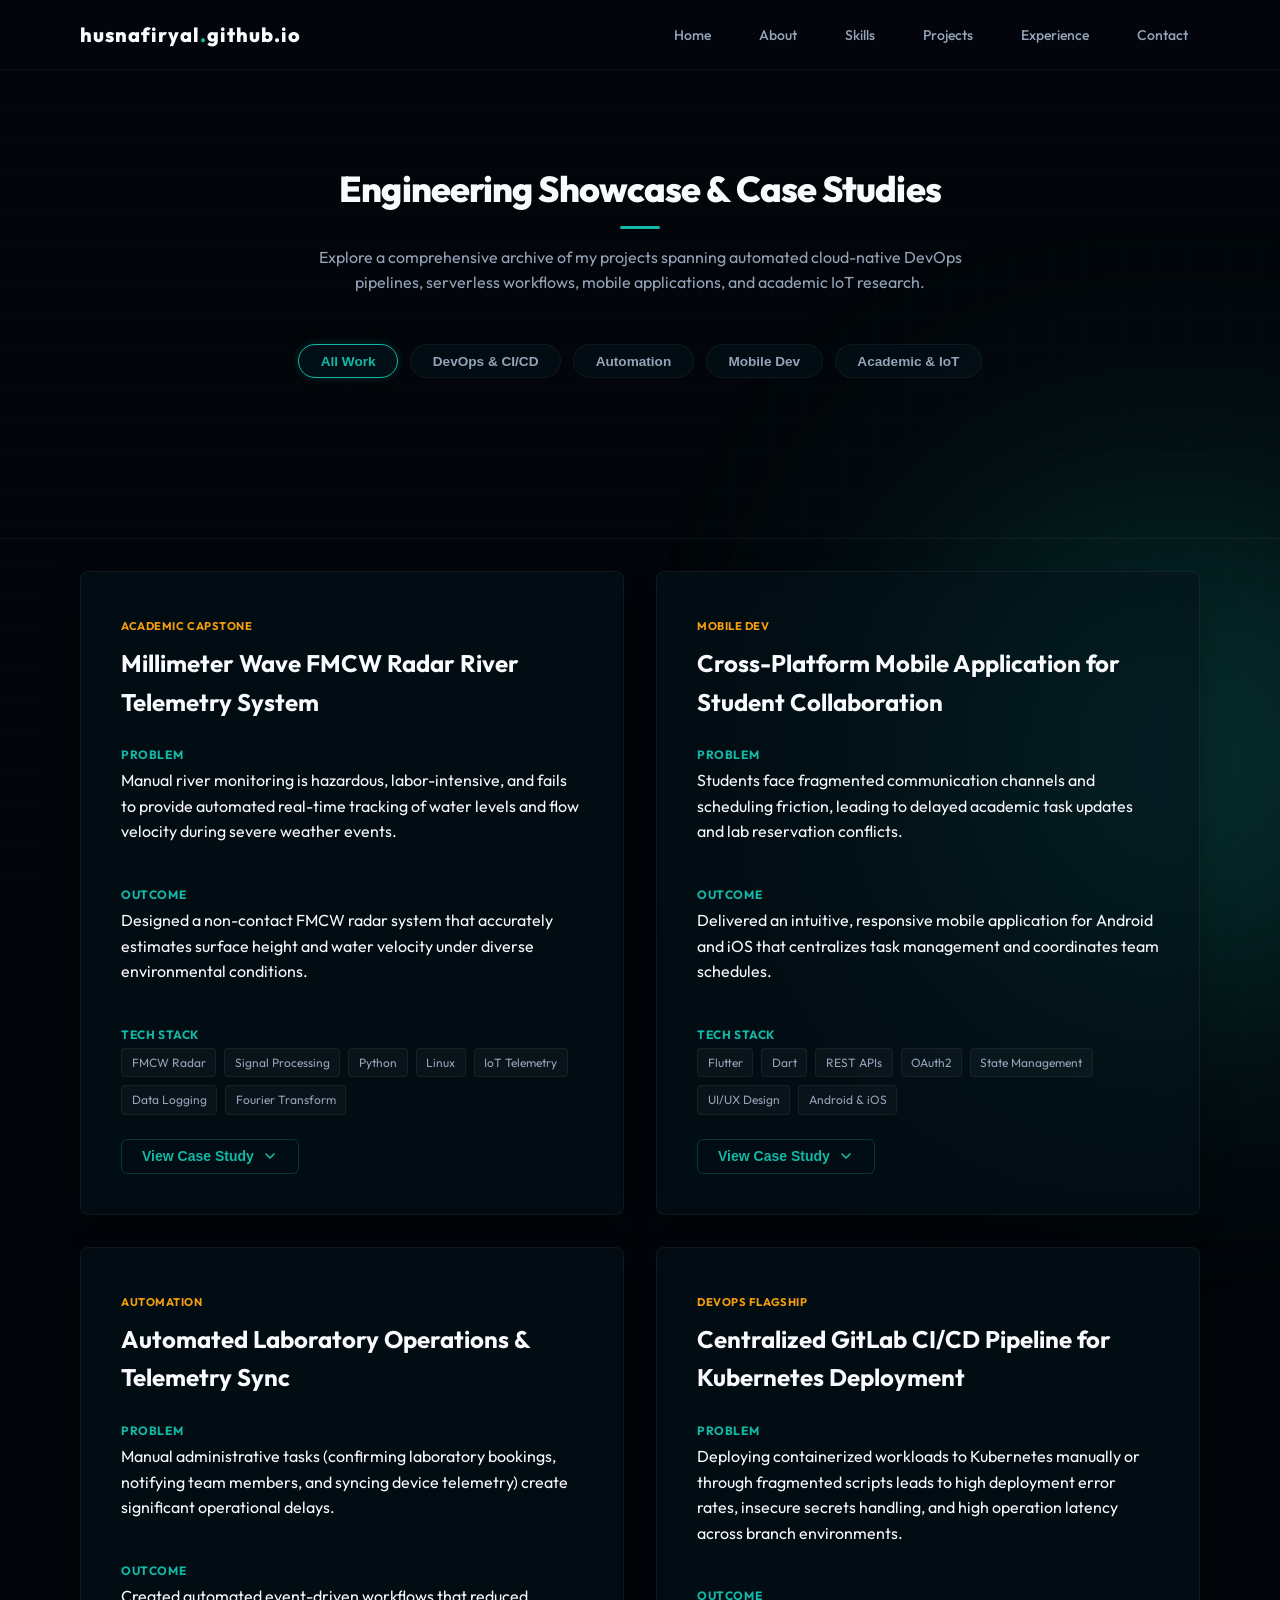
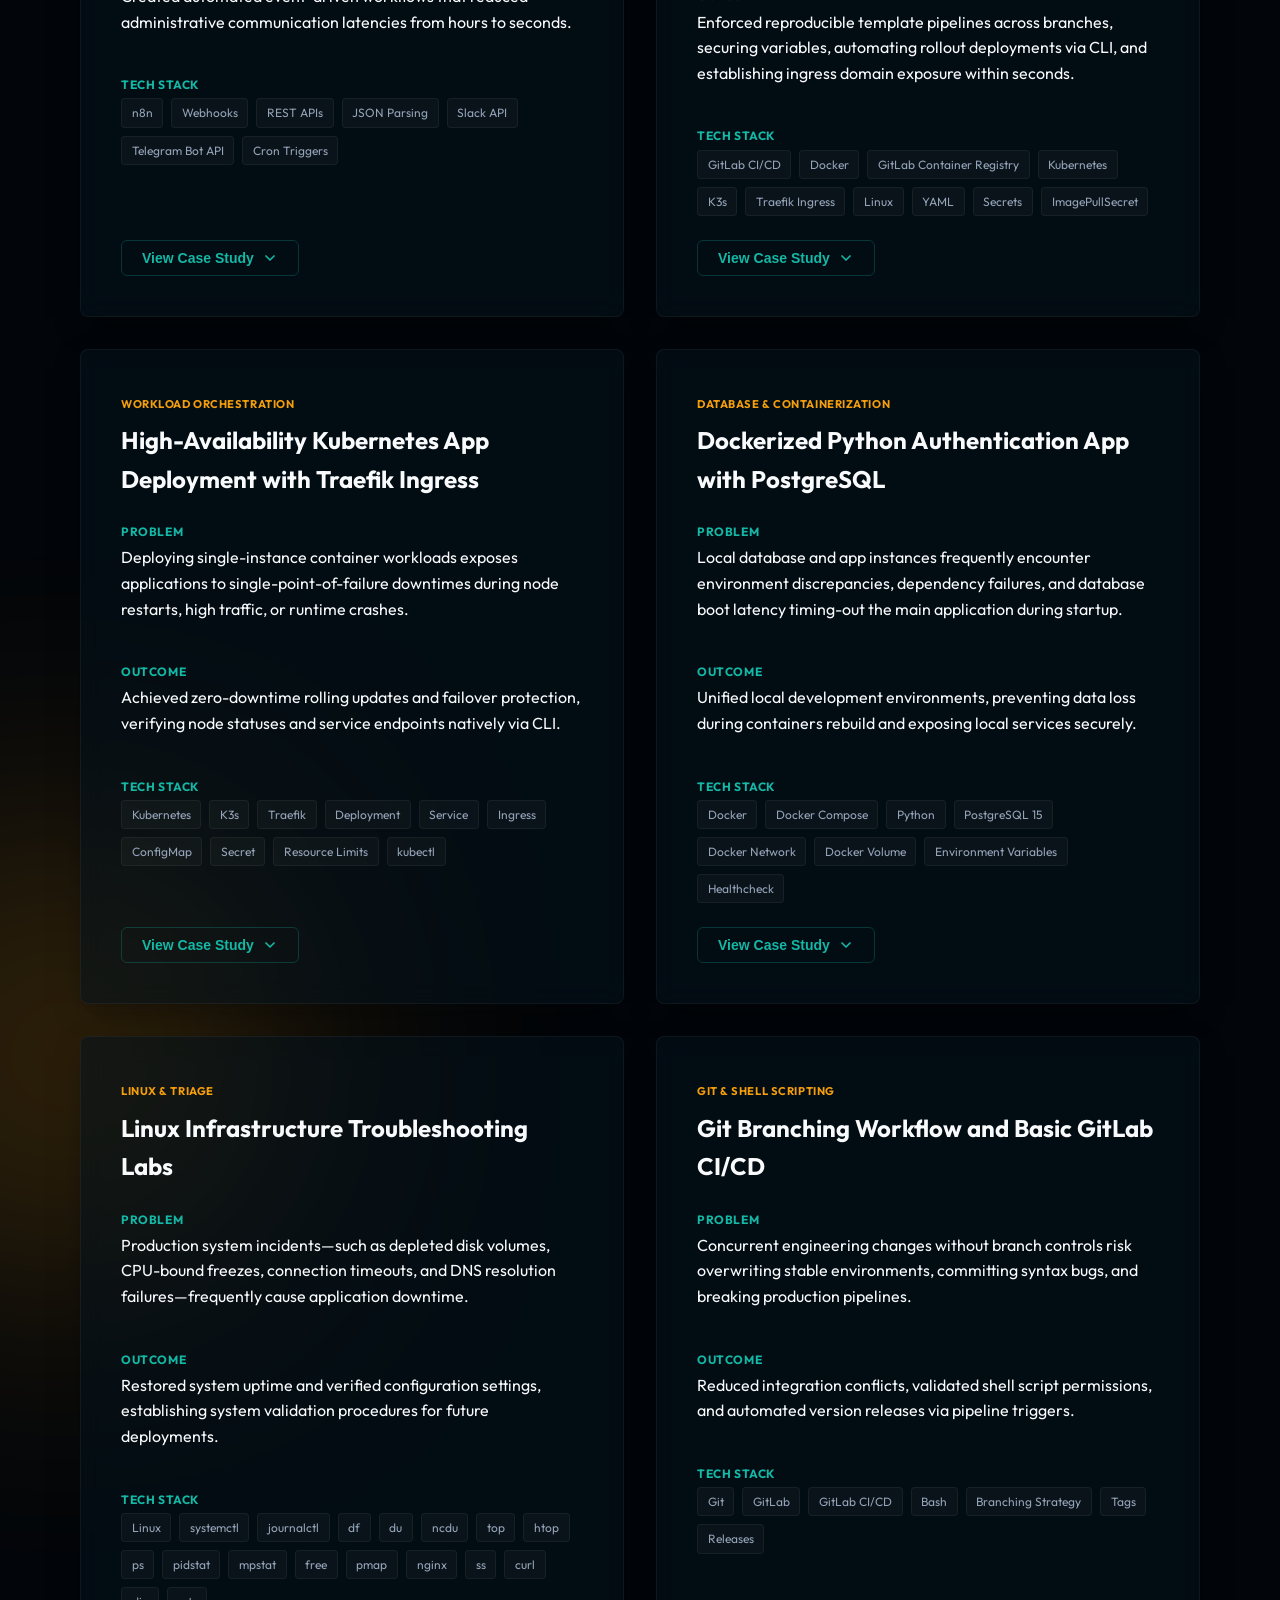
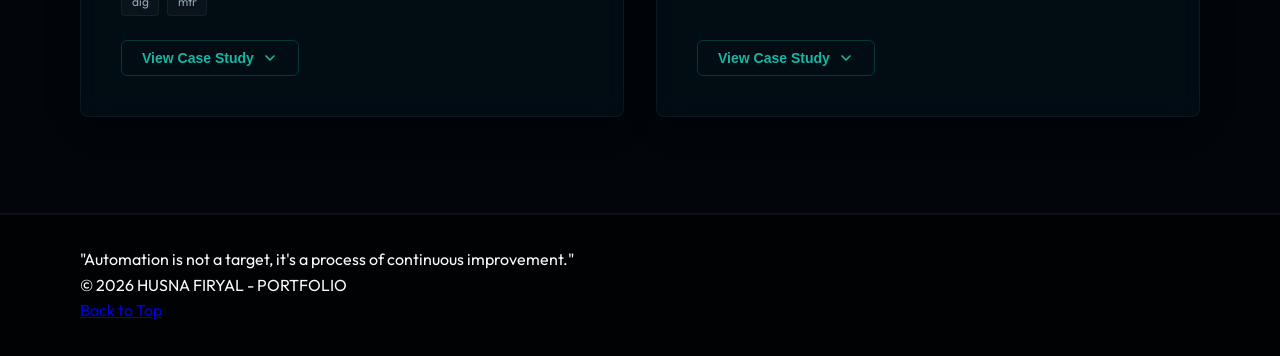
==== commit f0769c75: "fix: treat Flutter mobile app and n8n automation as distinct projects and fix projects.html card col" ====
--- a/projects.html
+++ b/projects.html
@@ -89,7 +89,7 @@
         <div class="projects-showcase-grid">
           
           <!-- Project 1: Capstone FMCW Radar System -->
-          <div class="glass-card project-grid-card" data-category="academic">
+          <div class="glass-card project-card project-grid-card" data-category="academic">
             <div class="project-header">
               <span class="project-badge">Academic Capstone</span>
               <h3>Millimeter Wave FMCW Radar River Telemetry System</h3>
@@ -139,7 +139,7 @@
           </div>
 
           <!-- Project 2: Mobile Application with Flutter -->
-          <div class="glass-card project-grid-card" data-category="mobile">
+          <div class="glass-card project-card project-grid-card" data-category="mobile">
             <div class="project-header">
               <span class="project-badge">Mobile Dev</span>
               <h3>Cross-Platform Mobile Application for Student Collaboration</h3>
@@ -189,7 +189,7 @@
           </div>
 
           <!-- Project 3: Serverless Workflow Automation using n8n -->
-          <div class="glass-card project-grid-card" data-category="automation">
+          <div class="glass-card project-card project-grid-card" data-category="automation">
             <div class="project-header">
               <span class="project-badge">Automation</span>
               <h3>Automated Laboratory Operations & Telemetry Sync</h3>
@@ -239,7 +239,7 @@
           </div>
 
           <!-- Project 4: Centralized GitLab CI/CD Pipeline -->
-          <div class="glass-card project-grid-card" data-category="devops">
+          <div class="glass-card project-card project-grid-card" data-category="devops">
             <div class="project-header">
               <span class="project-badge">DevOps Flagship</span>
               <h3>Centralized GitLab CI/CD Pipeline for Kubernetes Deployment</h3>
@@ -293,7 +293,7 @@
           </div>
 
           <!-- Project 5: Kubernetes Orchestration -->
-          <div class="glass-card project-grid-card" data-category="devops">
+          <div class="glass-card project-card project-grid-card" data-category="devops">
             <div class="project-header">
               <span class="project-badge">Workload Orchestration</span>
               <h3>High-Availability Kubernetes App Deployment with Traefik Ingress</h3>
@@ -346,7 +346,7 @@
           </div>
 
           <!-- Project 6: Docker Compose Auth App -->
-          <div class="glass-card project-grid-card" data-category="devops">
+          <div class="glass-card project-card project-grid-card" data-category="devops">
             <div class="project-header">
               <span class="project-badge">Database & Containerization</span>
               <h3>Dockerized Python Authentication App with PostgreSQL</h3>
@@ -397,7 +397,7 @@
           </div>
 
           <!-- Project 7: Linux Troubleshooting -->
-          <div class="glass-card project-grid-card" data-category="devops">
+          <div class="glass-card project-card project-grid-card" data-category="devops">
             <div class="project-header">
               <span class="project-badge">Linux & Triage</span>
               <h3>Linux Infrastructure Troubleshooting Labs</h3>
@@ -466,7 +466,7 @@
           </div>
 
           <!-- Project 8: Git Branching Workflow -->
-          <div class="glass-card project-grid-card" data-category="devops">
+          <div class="glass-card project-card project-grid-card" data-category="devops">
             <div class="project-header">
               <span class="project-badge">Git & Shell Scripting</span>
               <h3>Git Branching Workflow and Basic GitLab CI/CD</h3>
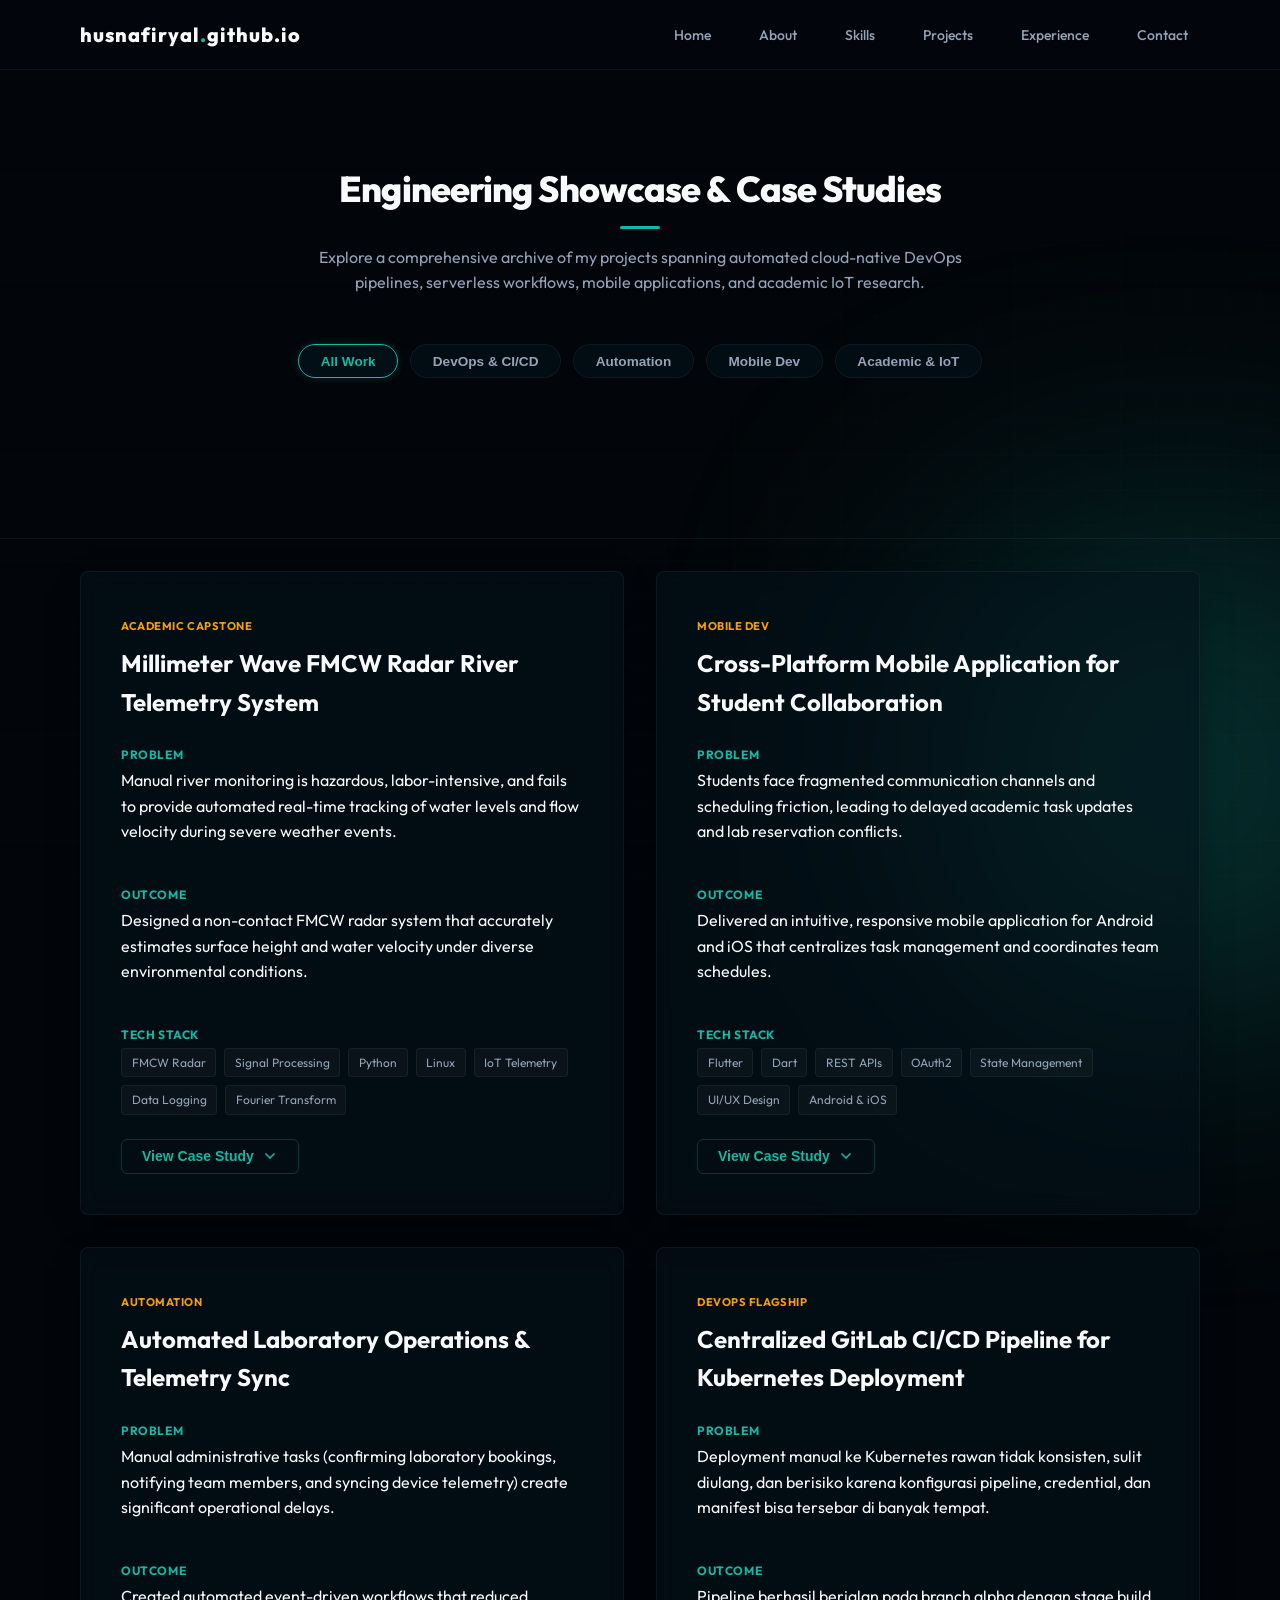
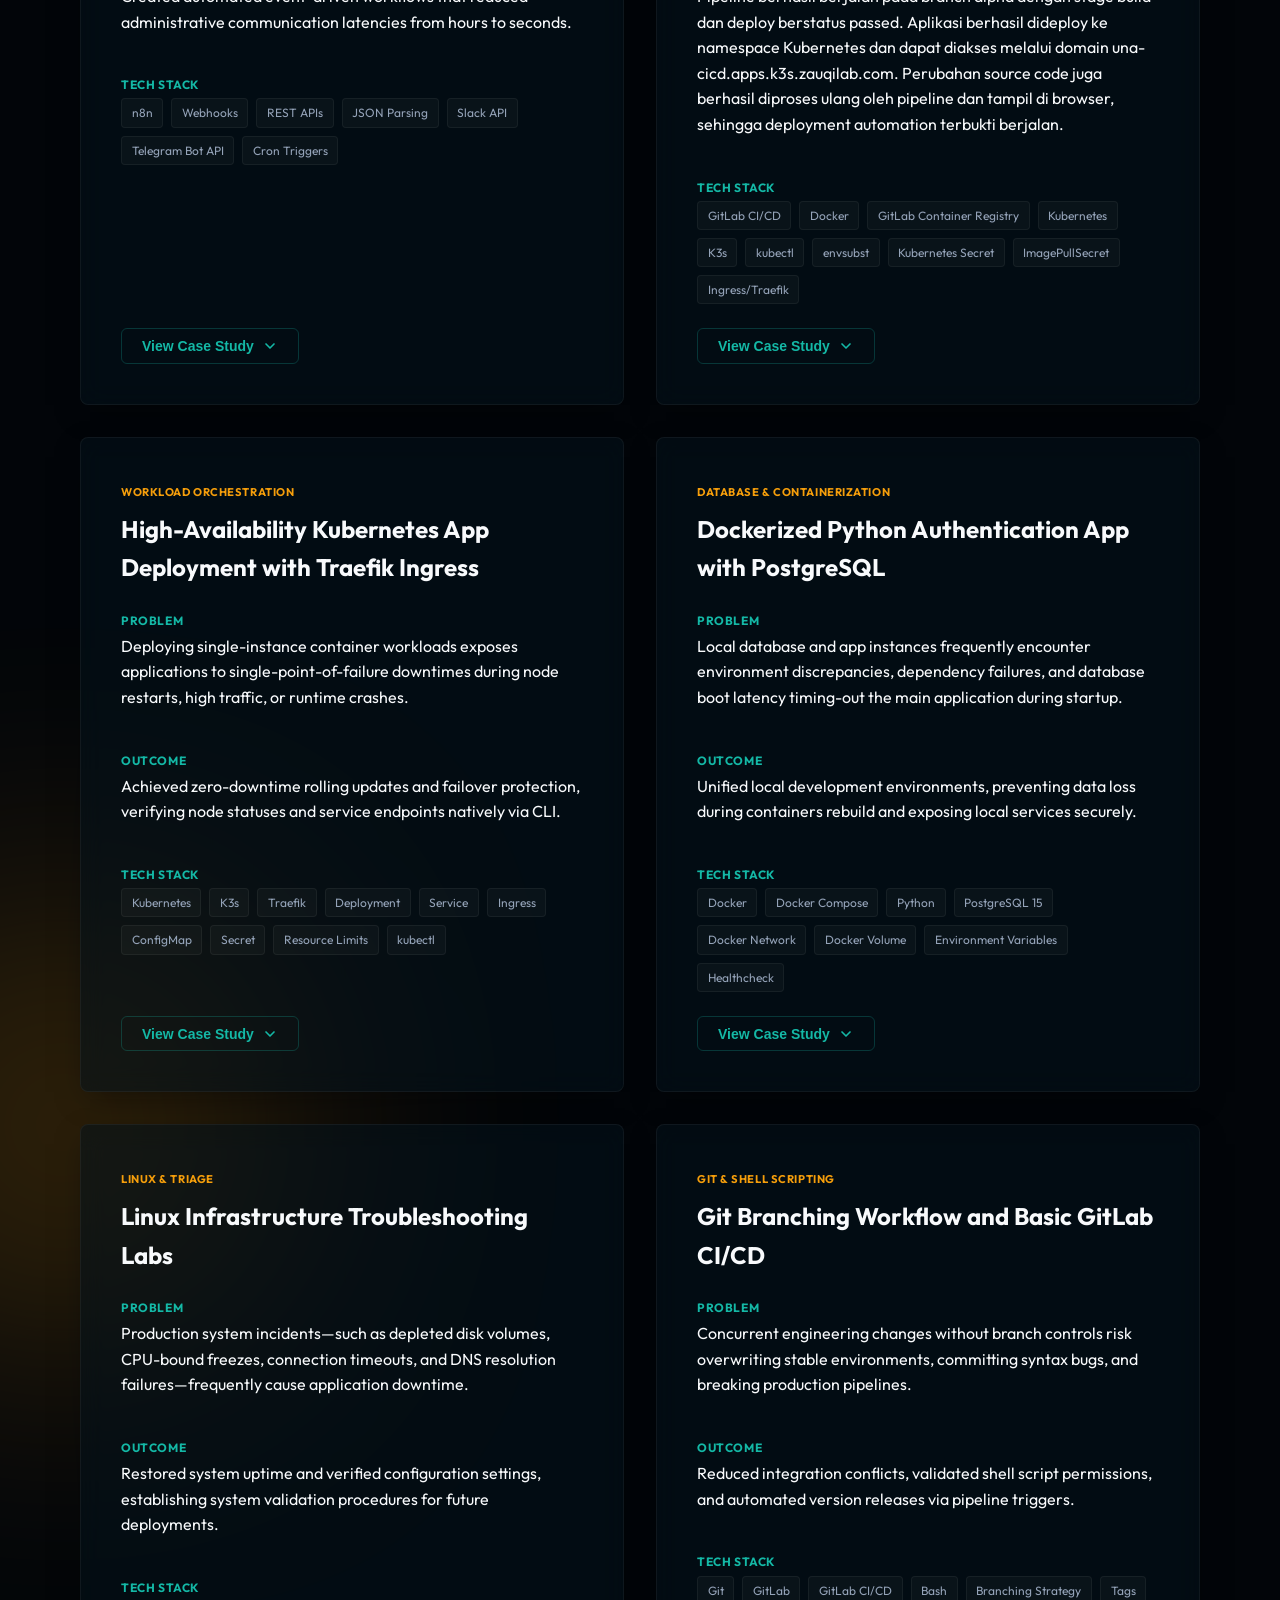
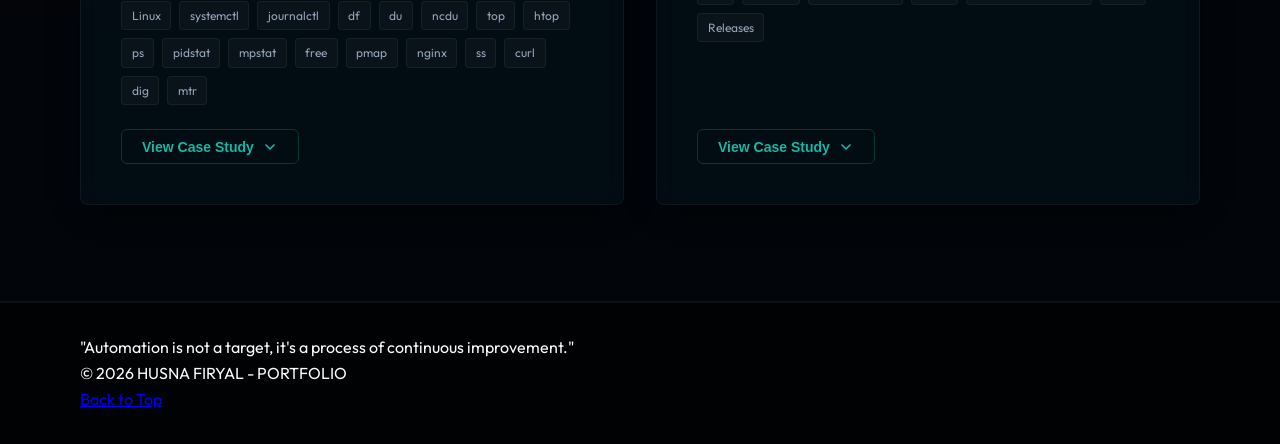
==== commit 0fa5ec92: "feat: update Centralized GitLab CI/CD Pipeline case study contents" ====
--- a/projects.html
+++ b/projects.html
@@ -247,11 +247,11 @@
             <div class="project-summary">
               <div class="case-study-block">
                 <span class="case-study-label">Problem</span>
-                <p>Deploying containerized workloads to Kubernetes manually or through fragmented scripts leads to high deployment error rates, insecure secrets handling, and high operation latency across branch environments.</p>
-              </div>
-              <div class="case-study-block">
-                <span class="case-study-label">Outcome</span>
-                <p>Enforced reproducible template pipelines across branches, securing variables, automating rollout deployments via CLI, and establishing ingress domain exposure within seconds.</p>
+                <p>Deployment manual ke Kubernetes rawan tidak konsisten, sulit diulang, dan berisiko karena konfigurasi pipeline, credential, dan manifest bisa tersebar di banyak tempat.</p>
+              </div>
+              <div class="case-study-block">
+                <span class="case-study-label">Outcome</span>
+                <p>Pipeline berhasil berjalan pada branch alpha dengan stage build dan deploy berstatus passed. Aplikasi berhasil dideploy ke namespace Kubernetes dan dapat diakses melalui domain una-cicd.apps.k3s.zauqilab.com. Perubahan source code juga berhasil diproses ulang oleh pipeline dan tampil di browser, sehingga deployment automation terbukti berjalan.</p>
               </div>
               <div class="case-study-block">
                 <span class="case-study-label">Tech Stack</span>
@@ -261,27 +261,33 @@
                   <span>GitLab Container Registry</span>
                   <span>Kubernetes</span>
                   <span>K3s</span>
-                  <span>Traefik Ingress</span>
-                  <span>Linux</span>
-                  <span>YAML</span>
-                  <span>Secrets</span>
+                  <span>kubectl</span>
+                  <span>envsubst</span>
+                  <span>Kubernetes Secret</span>
                   <span>ImagePullSecret</span>
+                  <span>Ingress/Traefik</span>
                 </div>
               </div>
             </div>
             <div id="grid-project-4-collapsible" class="project-collapsible">
               <div class="case-study-block">
                 <span class="case-study-label">Solution</span>
-                <p>Built a reusable centralized CI/CD pipeline using GitLab CI/CD to automate Docker image build, push to GitLab Container Registry, Kubernetes manifest injection, ImagePullSecret creation, and deployment to a K3s Kubernetes cluster.</p>
-              </div>
-              <div class="case-study-block">
-                <span class="case-study-label">Key Highlights</span>
-                <ul class="highlights-list">
-                  <li><strong>Reusable Pipeline Templates:</strong> Parameterized jobs for staging, testing, and deployment to decouple config overrides from scripts.</li>
-                  <li><strong>Dynamic Manifest Patching:</strong> Utilized `envsubst` to inject variables dynamically during pipeline evaluation.</li>
-                  <li><strong>Secure Access:</strong> Generated transient `ImagePullSecret` tokens to safely pull private images inside K3s.</li>
-                  <li><strong>Rollout Controls:</strong> Enforced automated `kubectl rollout restart` and status loops to ensure application availability.</li>
-                </ul>
+                <p>Saya membangun reusable CI/CD pipeline dengan dua repository terpisah: satu repository untuk aplikasi dan satu repository khusus sebagai centralized/general pipeline. Repository aplikasi menggunakan include untuk memanggil pipeline utama, sehingga logic build dan deploy tidak perlu ditulis berulang di setiap project.</p>
+              </div>
+              <div class="case-study-block">
+                <span class="case-study-label">My Contribution</span>
+                <ul class="highlights-list">
+                  <li><strong>Two-Repository Structure:</strong> Separated logic by building a central general pipeline repository referenced inside application repos using GitLab `include`.</li>
+                  <li><strong>Infrastructure Manifests:</strong> Wrote all multi-stage Dockerfiles and dry-run tested Kubernetes YAML manifests.</li>
+                  <li><strong>Secret Management:</strong> Secured private registry tokens inside GitLab CI/CD Variables, dynamically generating `ImagePullSecret` objects on deployment.</li>
+                  <li><strong>Ingress & DNS Setup:</strong> Fixed ingress path rules to map traffic correctly and expose the application via public URL endpoints.</li>
+                </ul>
+              </div>
+              <div class="case-study-block" style="border-top: 1px solid rgba(255,255,255,0.05); padding-top: 1rem;">
+                <span class="case-study-label">What I Learned</span>
+                <p style="font-size: 0.9rem; color: var(--text-secondary); line-height: 1.6; margin-top: 0.5rem;">
+                  Saya memahami cara memisahkan pipeline logic dari source code aplikasi, mengelola secret secara lebih aman melalui GitLab CI/CD Variables, dan menjalankan deployment Kubernetes secara otomatis.
+                </p>
               </div>
             </div>
             <div class="project-toggle-container">
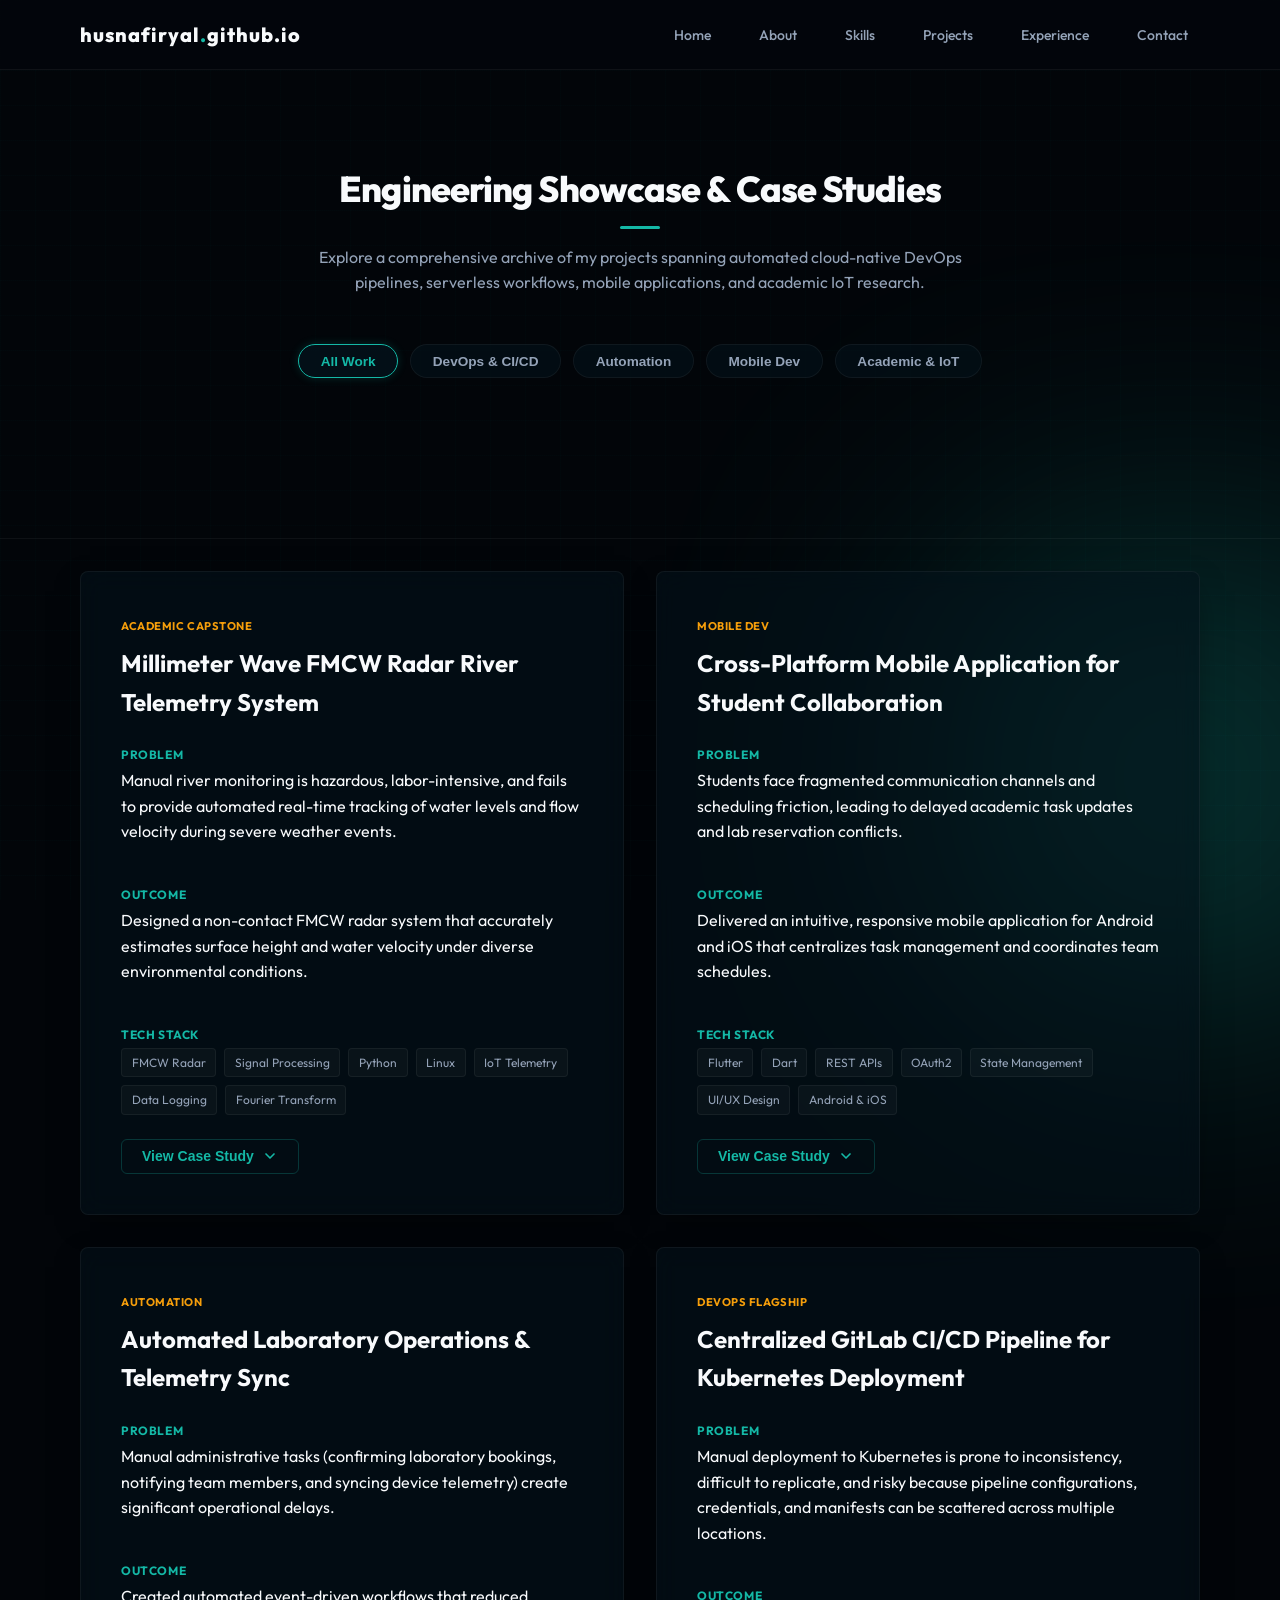
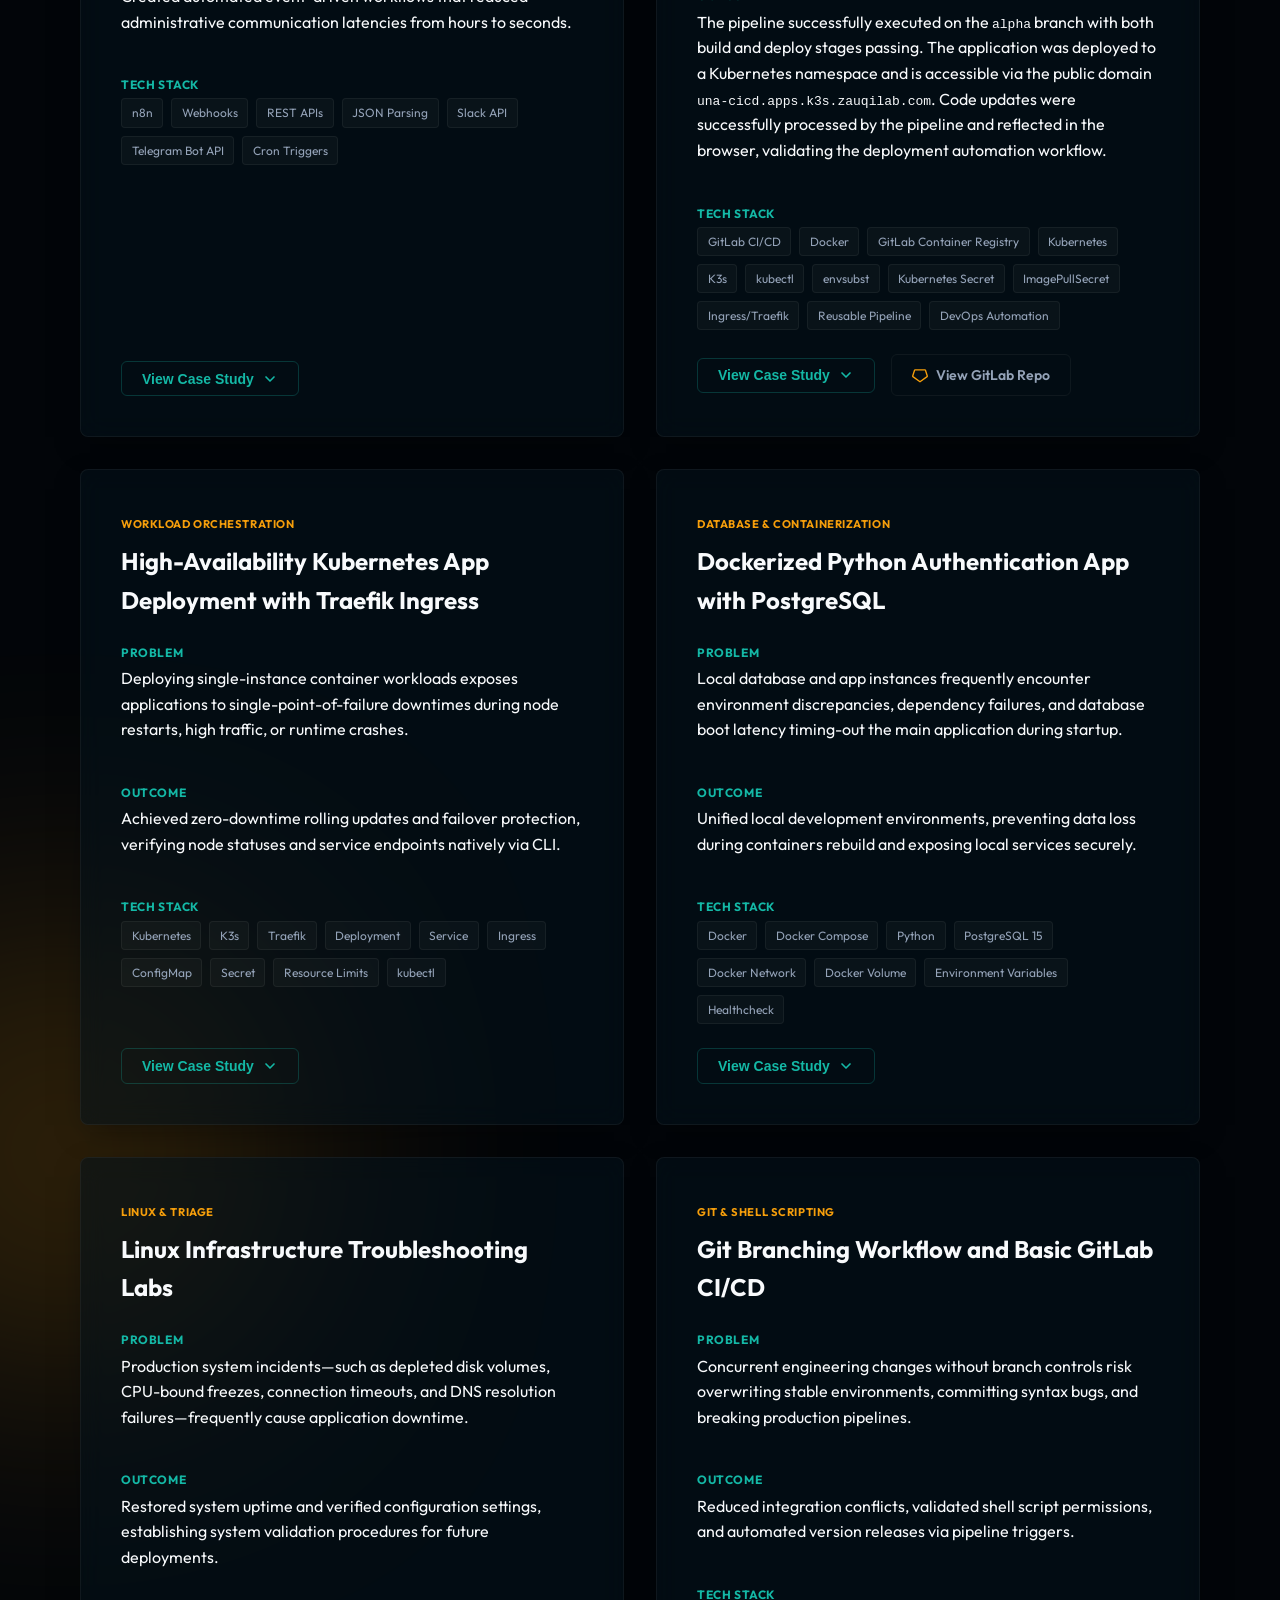
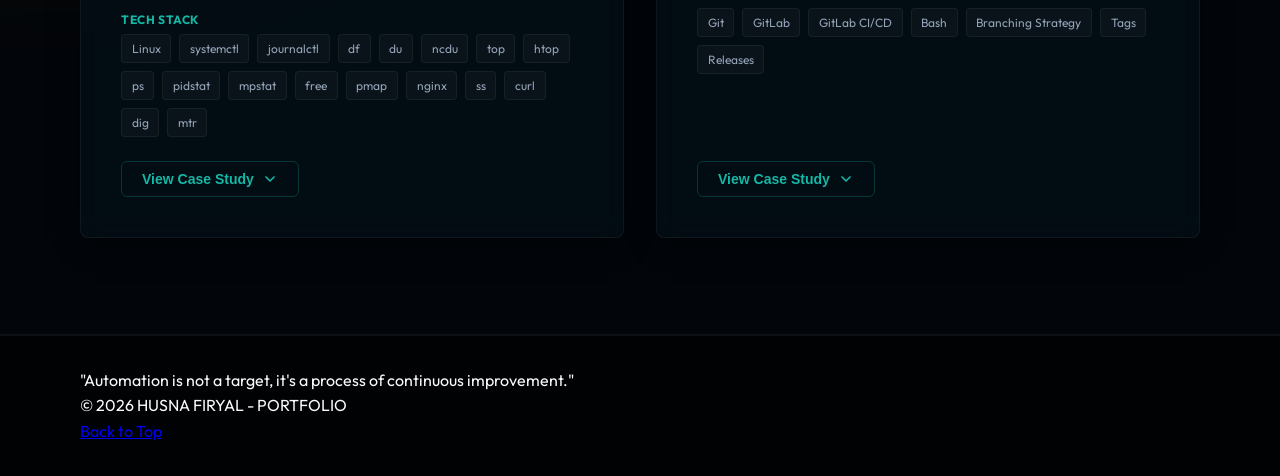
==== commit ffdec2d9: "feat: translate and update GitLab CI/CD flagship project card with architecture diagram and reposito" ====
--- a/projects.html
+++ b/projects.html
@@ -247,11 +247,11 @@
             <div class="project-summary">
               <div class="case-study-block">
                 <span class="case-study-label">Problem</span>
-                <p>Deployment manual ke Kubernetes rawan tidak konsisten, sulit diulang, dan berisiko karena konfigurasi pipeline, credential, dan manifest bisa tersebar di banyak tempat.</p>
-              </div>
-              <div class="case-study-block">
-                <span class="case-study-label">Outcome</span>
-                <p>Pipeline berhasil berjalan pada branch alpha dengan stage build dan deploy berstatus passed. Aplikasi berhasil dideploy ke namespace Kubernetes dan dapat diakses melalui domain una-cicd.apps.k3s.zauqilab.com. Perubahan source code juga berhasil diproses ulang oleh pipeline dan tampil di browser, sehingga deployment automation terbukti berjalan.</p>
+                <p>Manual deployment to Kubernetes is prone to inconsistency, difficult to replicate, and risky because pipeline configurations, credentials, and manifests can be scattered across multiple locations.</p>
+              </div>
+              <div class="case-study-block">
+                <span class="case-study-label">Outcome</span>
+                <p>The pipeline successfully executed on the <code>alpha</code> branch with both build and deploy stages passing. The application was deployed to a Kubernetes namespace and is accessible via the public domain <code>una-cicd.apps.k3s.zauqilab.com</code>. Code updates were successfully processed by the pipeline and reflected in the browser, validating the deployment automation workflow.</p>
               </div>
               <div class="case-study-block">
                 <span class="case-study-label">Tech Stack</span>
@@ -266,35 +266,50 @@
                   <span>Kubernetes Secret</span>
                   <span>ImagePullSecret</span>
                   <span>Ingress/Traefik</span>
+                  <span>Reusable Pipeline</span>
+                  <span>DevOps Automation</span>
                 </div>
               </div>
             </div>
             <div id="grid-project-4-collapsible" class="project-collapsible">
               <div class="case-study-block">
                 <span class="case-study-label">Solution</span>
-                <p>Saya membangun reusable CI/CD pipeline dengan dua repository terpisah: satu repository untuk aplikasi dan satu repository khusus sebagai centralized/general pipeline. Repository aplikasi menggunakan include untuk memanggil pipeline utama, sehingga logic build dan deploy tidak perlu ditulis berulang di setiap project.</p>
-              </div>
-              <div class="case-study-block">
-                <span class="case-study-label">My Contribution</span>
-                <ul class="highlights-list">
-                  <li><strong>Two-Repository Structure:</strong> Separated logic by building a central general pipeline repository referenced inside application repos using GitLab `include`.</li>
-                  <li><strong>Infrastructure Manifests:</strong> Wrote all multi-stage Dockerfiles and dry-run tested Kubernetes YAML manifests.</li>
-                  <li><strong>Secret Management:</strong> Secured private registry tokens inside GitLab CI/CD Variables, dynamically generating `ImagePullSecret` objects on deployment.</li>
-                  <li><strong>Ingress & DNS Setup:</strong> Fixed ingress path rules to map traffic correctly and expose the application via public URL endpoints.</li>
-                </ul>
-              </div>
-              <div class="case-study-block" style="border-top: 1px solid rgba(255,255,255,0.05); padding-top: 1rem;">
+                <p>I built a reusable CI/CD pipeline using two separate repositories: one for the application and a dedicated repository for the centralized/general pipeline. The application repository uses the <code>include</code> feature to call the main pipeline, preventing build and deploy logic from being written repeatedly in every project.</p>
+              </div>
+              <div class="case-study-block">
+                <span class="case-study-label">My Contributions</span>
+                <ul class="highlights-list">
+                  <li>Designed the two-repository structure separating application code from centralized pipeline configurations.</li>
+                  <li>Wrote the multi-stage Dockerfile and Kubernetes manifests for deployment.</li>
+                  <li>Configured and optimized the GitLab CI/CD build and deploy pipeline.</li>
+                  <li>Established secure access using GitLab CI/CD Variables and Kubernetes ImagePullSecrets.</li>
+                  <li>Corrected the Traefik Ingress configuration to successfully expose the application via public domain.</li>
+                </ul>
+              </div>
+              <div class="case-study-block">
                 <span class="case-study-label">What I Learned</span>
-                <p style="font-size: 0.9rem; color: var(--text-secondary); line-height: 1.6; margin-top: 0.5rem;">
-                  Saya memahami cara memisahkan pipeline logic dari source code aplikasi, mengelola secret secara lebih aman melalui GitLab CI/CD Variables, dan menjalankan deployment Kubernetes secara otomatis.
-                </p>
-              </div>
-            </div>
-            <div class="project-toggle-container">
+                <ul class="highlights-list">
+                  <li>Decoupling pipeline templates from codebase files for improved reusability.</li>
+                  <li>Implementing secure secret management patterns in automated deployment workflows.</li>
+                  <li>Orchestrating automated rollouts to Kubernetes environments.</li>
+                </ul>
+              </div>
+              <div class="case-study-block" style="text-align: center; margin-top: 1.5rem;">
+                <span class="case-study-label" style="display: block; margin-bottom: 0.75rem; text-align: left;">Pipeline Architecture Diagram</span>
+                <div class="diagram-container" style="background: rgba(255,255,255,0.02); border: 1px solid var(--border-glass); border-radius: 12px; padding: 0.5rem; overflow: hidden; max-width: 100%; margin: 0 auto;">
+                  <img src="pipeline_architecture.png" alt="GitLab CI/CD to Kubernetes Pipeline Architecture Diagram" style="width: 100%; height: auto; border-radius: 8px; display: block; object-fit: contain;">
+                </div>
+              </div>
+            </div>
+            <div class="project-toggle-container" style="display: flex; gap: 1rem; align-items: center; flex-wrap: wrap;">
               <button class="btn-project-toggle" aria-expanded="false" aria-controls="grid-project-4-collapsible">
                 <span>View Case Study</span>
                 <svg class="toggle-icon" xmlns="http://www.w3.org/2000/svg" width="16" height="16" viewBox="0 0 24 24" fill="none" stroke="currentColor" stroke-width="2.5" stroke-linecap="round" stroke-linejoin="round"><polyline points="6 9 12 15 18 9"></polyline></svg>
               </button>
+              <a href="https://gitlab.com/tutorial-ci-dibimbing/una-assignment-group" target="_blank" rel="noopener noreferrer" class="btn-project-toggle btn-gitlab-link" style="border-color: var(--border-glass); color: var(--text-secondary);">
+                <svg xmlns="http://www.w3.org/2000/svg" width="16" height="16" viewBox="0 0 24 24" fill="none" stroke="currentColor" stroke-width="2" stroke-linecap="round" stroke-linejoin="round" style="color: var(--amber-bright);"><path d="M22.65 14.39L12 22.13 1.35 14.39a.84.84 0 0 1-.3-.94l2.76-8.49a.83.83 0 0 1 .79-.58h14.8a.83.83 0 0 1 .79.58l2.76 8.49a.84.84 0 0 1-.3.94z"></path></svg>
+                <span>View GitLab Repo</span>
+              </a>
             </div>
           </div>
 
--- a/style.css
+++ b/style.css
@@ -1385,3 +1385,14 @@
     font-size: 0.95rem;
   }
 }
+
+/* GitLab Link Button hover states */
+.btn-gitlab-link {
+  text-decoration: none;
+}
+.btn-gitlab-link:hover {
+  border-color: var(--amber-bright) !important;
+  color: var(--amber-bright) !important;
+  box-shadow: 0 0 10px var(--amber-glow);
+  background: rgba(245, 158, 11, 0.08) !important;
+}
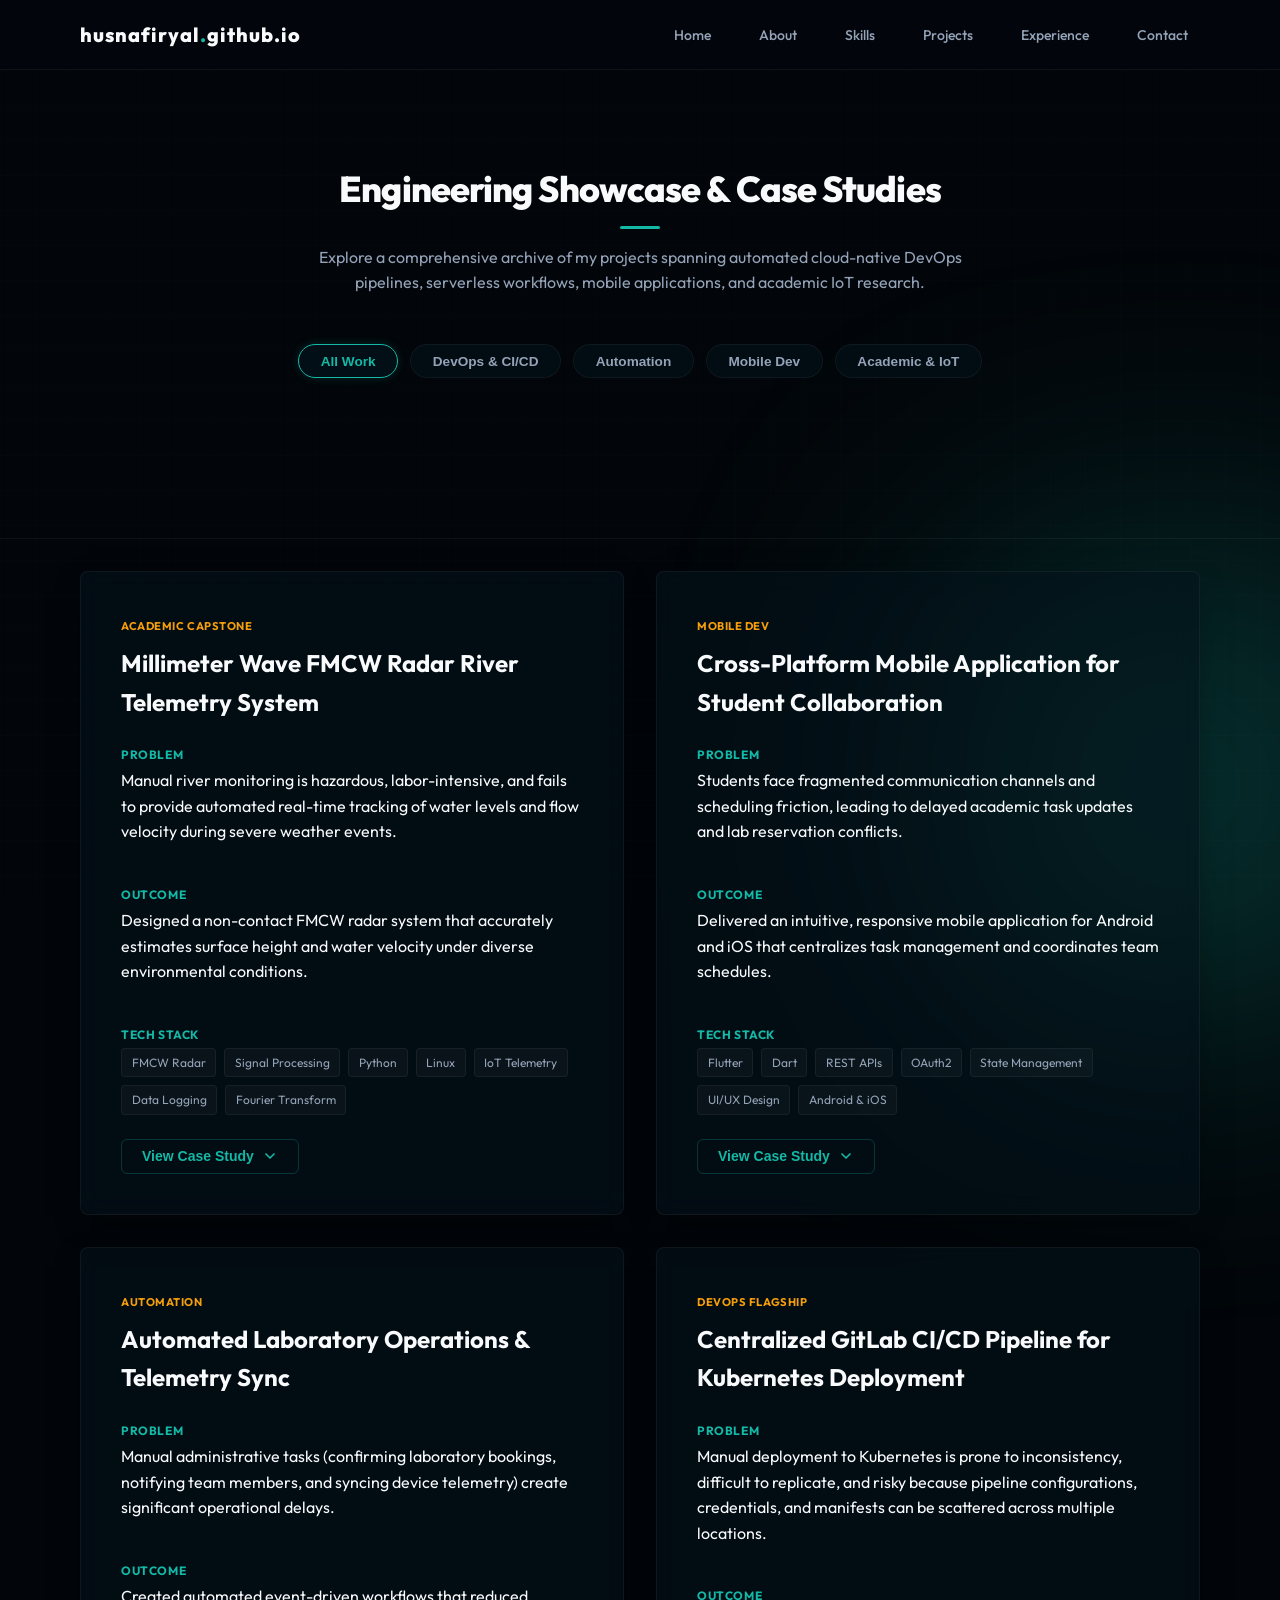
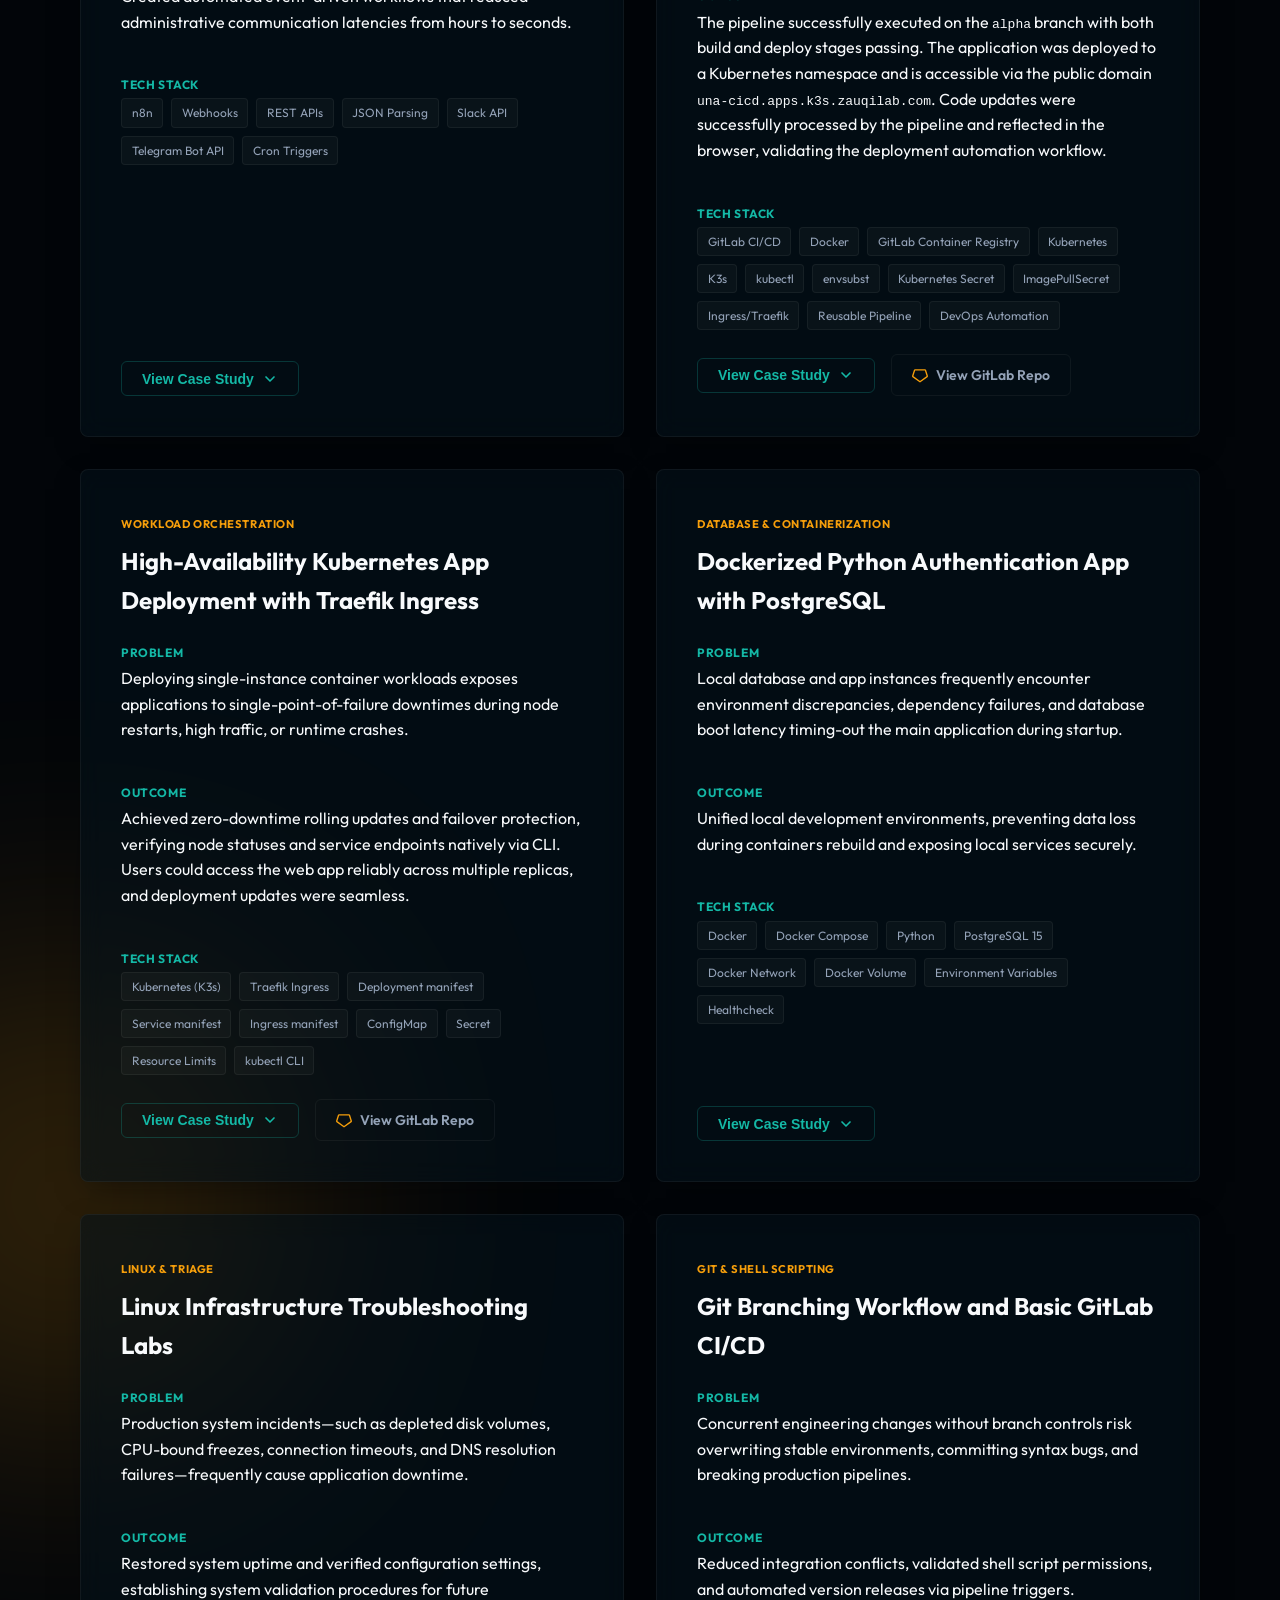
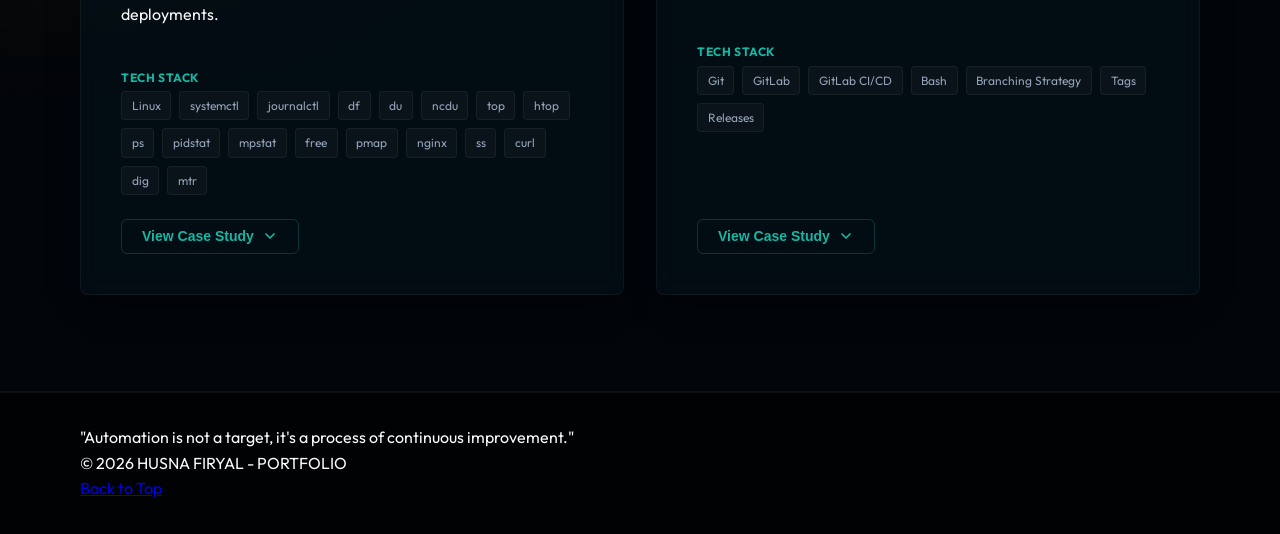
==== commit ec9af0c3: "feat: update Kubernetes HA deployment project details with switcher, screenshots, and repo links" ====
--- a/projects.html
+++ b/projects.html
@@ -295,9 +295,25 @@
                 </ul>
               </div>
               <div class="case-study-block" style="text-align: center; margin-top: 1.5rem;">
-                <span class="case-study-label" style="display: block; margin-bottom: 0.75rem; text-align: left;">Pipeline Architecture Diagram</span>
-                <div class="diagram-container" style="background: rgba(255,255,255,0.02); border: 1px solid var(--border-glass); border-radius: 12px; padding: 0.5rem; overflow: hidden; max-width: 100%; margin: 0 auto;">
-                  <img src="pipeline_architecture.png" alt="GitLab CI/CD to Kubernetes Pipeline Architecture Diagram" style="width: 100%; height: auto; border-radius: 8px; display: block; object-fit: contain;">
+                <div class="diagram-switcher-tabs" style="margin-bottom: 1rem;">
+                  <button class="diagram-tab-btn active" data-target="diagram-arch-showcase">Detailed Architecture</button>
+                  <button class="diagram-tab-btn" data-target="diagram-flow-showcase">Simplified Flow</button>
+                </div>
+                
+                <div class="diagram-viewport" style="max-width: 600px; margin: 0 auto;">
+                  <!-- Slide 1 (Active) -->
+                  <div id="diagram-arch-showcase" class="diagram-slide active">
+                    <img src="pipeline_architecture.png" alt="Detailed Pipeline Architecture Diagram" style="width: 100%; height: auto; border-radius: 8px; display: block; object-fit: contain;">
+                  </div>
+                  <!-- Slide 2 -->
+                  <div id="diagram-flow-showcase" class="diagram-slide">
+                    <img src="pipeline_flow.png" alt="Simplified Pipeline Execution Flow" style="width: 100%; height: auto; border-radius: 8px; display: block; object-fit: contain;">
+                  </div>
+                  
+                  <!-- View Full Image Button -->
+                  <a href="pipeline_architecture.png" target="_blank" class="btn-view-full" title="View Full Image">
+                    <svg xmlns="http://www.w3.org/2000/svg" width="16" height="16" viewBox="0 0 24 24" fill="none" stroke="currentColor" stroke-width="2.5" stroke-linecap="round" stroke-linejoin="round"><path d="M15 3h6v6"></path><path d="M9 21H3v-6"></path><path d="M21 3l-7 7M3 21l7-7"></path></svg>
+                  </a>
                 </div>
               </div>
             </div>
@@ -326,43 +342,84 @@
               </div>
               <div class="case-study-block">
                 <span class="case-study-label">Outcome</span>
-                <p>Achieved zero-downtime rolling updates and failover protection, verifying node statuses and service endpoints natively via CLI.</p>
-              </div>
-              <div class="case-study-block">
-                <span class="case-study-label">Tech Stack</span>
-                <div class="project-tags">
-                  <span>Kubernetes</span>
-                  <span>K3s</span>
-                  <span>Traefik</span>
-                  <span>Deployment</span>
-                  <span>Service</span>
-                  <span>Ingress</span>
+                <p>Achieved zero-downtime rolling updates and failover protection, verifying node statuses and service endpoints natively via CLI. Users could access the web app reliably across multiple replicas, and deployment updates were seamless.</p>
+              </div>
+              <div class="case-study-block">
+                <span class="case-study-label">Tech Stack</span>
+                <div class="project-tags">
+                  <span>Kubernetes (K3s)</span>
+                  <span>Traefik Ingress</span>
+                  <span>Deployment manifest</span>
+                  <span>Service manifest</span>
+                  <span>Ingress manifest</span>
                   <span>ConfigMap</span>
                   <span>Secret</span>
                   <span>Resource Limits</span>
-                  <span>kubectl</span>
+                  <span>kubectl CLI</span>
                 </div>
               </div>
             </div>
             <div id="grid-project-5-collapsible" class="project-collapsible">
               <div class="case-study-block">
                 <span class="case-study-label">Solution</span>
-                <p>Deployed a containerized color application to a K3s Kubernetes cluster using Deployment, Service, ConfigMap/Secret, resource limits, 3 replicas, and Traefik Ingress.</p>
-              </div>
-              <div class="case-study-block">
-                <span class="case-study-label">Key Highlights</span>
-                <ul class="highlights-list">
-                  <li>Scaled pods to 3 replicas with Anti-Affinity rules for cluster resilience.</li>
-                  <li>Designed resource request limits (CPU and Memory) to prevent node overload.</li>
-                  <li>Exposed app via Traefik Ingress with custom hostname bindings.</li>
-                </ul>
-              </div>
-            </div>
-            <div class="project-toggle-container">
+                <p>Created a Kubernetes Deployment with 3 replicas to ensure high availability. Exposed the app via Traefik Ingress controller with proper backend service routing. Configured environment variables using ConfigMap/Secret for dynamic app behavior. Applied resource requests and limits per pod to allow safe scheduling across nodes. Implemented a rolling updates strategy to avoid downtime during deployment changes.</p>
+              </div>
+              <div class="case-study-block">
+                <span class="case-study-label">My Contributions</span>
+                <ul class="highlights-list">
+                  <li>Wrote Deployment, Service, Ingress, ConfigMap, and Secret manifests.</li>
+                  <li>Configured environment variables for app customization.</li>
+                  <li>Verified high-availability deployment and traffic routing using <code>kubectl get pods</code> and <code>kubectl get svc</code>.</li>
+                  <li>Tested failover and rolling updates.</li>
+                  <li>Cleaned up cluster resources after testing.</li>
+                </ul>
+              </div>
+              <div class="case-study-block">
+                <span class="case-study-label">What I Learned</span>
+                <ul class="highlights-list">
+                  <li>Linking Deployment, Service, and Ingress correctly is critical for HA workloads.</li>
+                  <li>Resource limits prevent cluster scheduling issues and pod eviction.</li>
+                  <li>Traefik Ingress simplifies routing and exposes apps securely.</li>
+                  <li>Rolling update strategies minimize downtime for users.</li>
+                </ul>
+              </div>
+              <div class="case-study-block" style="text-align: center; margin-top: 1.5rem;">
+                <div class="diagram-switcher-tabs" style="margin-bottom: 1rem;">
+                  <button class="diagram-tab-btn active" data-target="k8s-arch-showcase">Architecture Diagram</button>
+                  <button class="diagram-tab-btn" data-target="k8s-live-showcase">Live App</button>
+                  <button class="diagram-tab-btn" data-target="k8s-pods-showcase">Replicas Status</button>
+                </div>
+                
+                <div class="diagram-viewport" style="max-width: 600px; margin: 0 auto;">
+                  <!-- Slide 1 (Active) -->
+                  <div id="k8s-arch-showcase" class="diagram-slide active">
+                    <img src="k8s_ha_diagram.png" alt="Kubernetes HA Ingress Architecture Diagram" style="width: 100%; height: auto; border-radius: 8px; display: block; object-fit: contain;">
+                  </div>
+                  <!-- Slide 2 -->
+                  <div id="k8s-live-showcase" class="diagram-slide">
+                    <img src="k8s_live_app.png" alt="Live Web App running in browser" style="width: 100%; height: auto; border-radius: 8px; display: block; object-fit: contain;">
+                  </div>
+                  <!-- Slide 3 -->
+                  <div id="k8s-pods-showcase" class="diagram-slide">
+                    <img src="k8s_pods_status.png" alt="kubectl get pods output showing all replicas ready" style="width: 100%; height: auto; border-radius: 8px; display: block; object-fit: contain;">
+                  </div>
+                  
+                  <!-- View Full Image Button -->
+                  <a href="k8s_ha_diagram.png" target="_blank" class="btn-view-full" title="View Full Image">
+                    <svg xmlns="http://www.w3.org/2000/svg" width="16" height="16" viewBox="0 0 24 24" fill="none" stroke="currentColor" stroke-width="2.5" stroke-linecap="round" stroke-linejoin="round"><path d="M15 3h6v6"></path><path d="M9 21H3v-6"></path><path d="M21 3l-7 7M3 21l7-7"></path></svg>
+                  </a>
+                </div>
+              </div>
+            </div>
+            <div class="project-toggle-container" style="display: flex; gap: 1rem; align-items: center; flex-wrap: wrap;">
               <button class="btn-project-toggle" aria-expanded="false" aria-controls="grid-project-5-collapsible">
                 <span>View Case Study</span>
                 <svg class="toggle-icon" xmlns="http://www.w3.org/2000/svg" width="16" height="16" viewBox="0 0 24 24" fill="none" stroke="currentColor" stroke-width="2.5" stroke-linecap="round" stroke-linejoin="round"><polyline points="6 9 12 15 18 9"></polyline></svg>
               </button>
+              <a href="https://gitlab.com/tutorial-ci-dibimbing/husna-demo-project" target="_blank" rel="noopener noreferrer" class="btn-project-toggle btn-gitlab-link" style="border-color: var(--border-glass); color: var(--text-secondary);">
+                <svg xmlns="http://www.w3.org/2000/svg" width="16" height="16" viewBox="0 0 24 24" fill="none" stroke="currentColor" stroke-width="2" stroke-linecap="round" stroke-linejoin="round" style="color: var(--amber-bright);"><path d="M22.65 14.39L12 22.13 1.35 14.39a.84.84 0 0 1-.3-.94l2.76-8.49a.83.83 0 0 1 .79-.58h14.8a.83.83 0 0 1 .79.58l2.76 8.49a.84.84 0 0 1-.3.94z"></path></svg>
+                <span>View GitLab Repo</span>
+              </a>
             </div>
           </div>
 
--- a/style.css
+++ b/style.css
@@ -1396,3 +1396,95 @@
   box-shadow: 0 0 10px var(--amber-glow);
   background: rgba(245, 158, 11, 0.08) !important;
 }
+
+/* Diagram Switcher Styles */
+.diagram-switcher-tabs {
+  display: flex;
+  gap: 0.5rem;
+  background: rgba(2, 5, 9, 0.4);
+  border: 1px solid var(--border-glass);
+  padding: 0.3rem;
+  border-radius: 8px;
+  width: 100%;
+  max-width: 400px;
+  margin: 0 auto 0.5rem auto;
+}
+
+.diagram-tab-btn {
+  flex: 1;
+  text-align: center;
+  font-size: 0.8rem;
+  font-weight: 600;
+  padding: 0.5rem 1rem;
+  border-radius: 6px;
+  border: none;
+  background: transparent;
+  color: var(--text-secondary);
+  cursor: pointer;
+  transition: var(--transition-smooth);
+}
+
+.diagram-tab-btn:hover {
+  color: var(--text-primary);
+}
+
+.diagram-tab-btn.active {
+  background: var(--bg-card-hover);
+  color: var(--teal-bright);
+  box-shadow: 0 0 10px var(--teal-glow);
+  border: 1px solid rgba(20, 184, 166, 0.2);
+}
+
+.diagram-viewport {
+  width: 100%;
+  position: relative;
+  background: rgba(255, 255, 255, 0.01);
+  border: 1px solid var(--border-glass);
+  border-radius: 12px;
+  padding: 0.5rem;
+  overflow: hidden;
+  display: flex;
+  align-items: center;
+  justify-content: center;
+}
+
+.diagram-slide {
+  width: 100%;
+  display: none;
+  opacity: 0;
+  transform: scale(0.98);
+  transition: opacity 0.4s ease, transform 0.4s ease;
+}
+
+.diagram-slide.active {
+  display: block;
+  opacity: 1;
+  transform: scale(1);
+}
+
+/* View Full Image Button style */
+.btn-view-full {
+  position: absolute;
+  bottom: 0.75rem;
+  right: 0.75rem;
+  background: rgba(2, 5, 9, 0.65);
+  border: 1px solid var(--border-glass);
+  color: var(--text-secondary);
+  width: 34px;
+  height: 34px;
+  border-radius: 6px;
+  display: flex;
+  align-items: center;
+  justify-content: center;
+  cursor: pointer;
+  transition: var(--transition-smooth);
+  z-index: 10;
+}
+
+.btn-view-full:hover {
+  background: var(--bg-card-hover);
+  color: var(--teal-bright);
+  border-color: var(--teal-bright);
+  box-shadow: 0 0 8px var(--teal-glow);
+  transform: scale(1.05);
+}
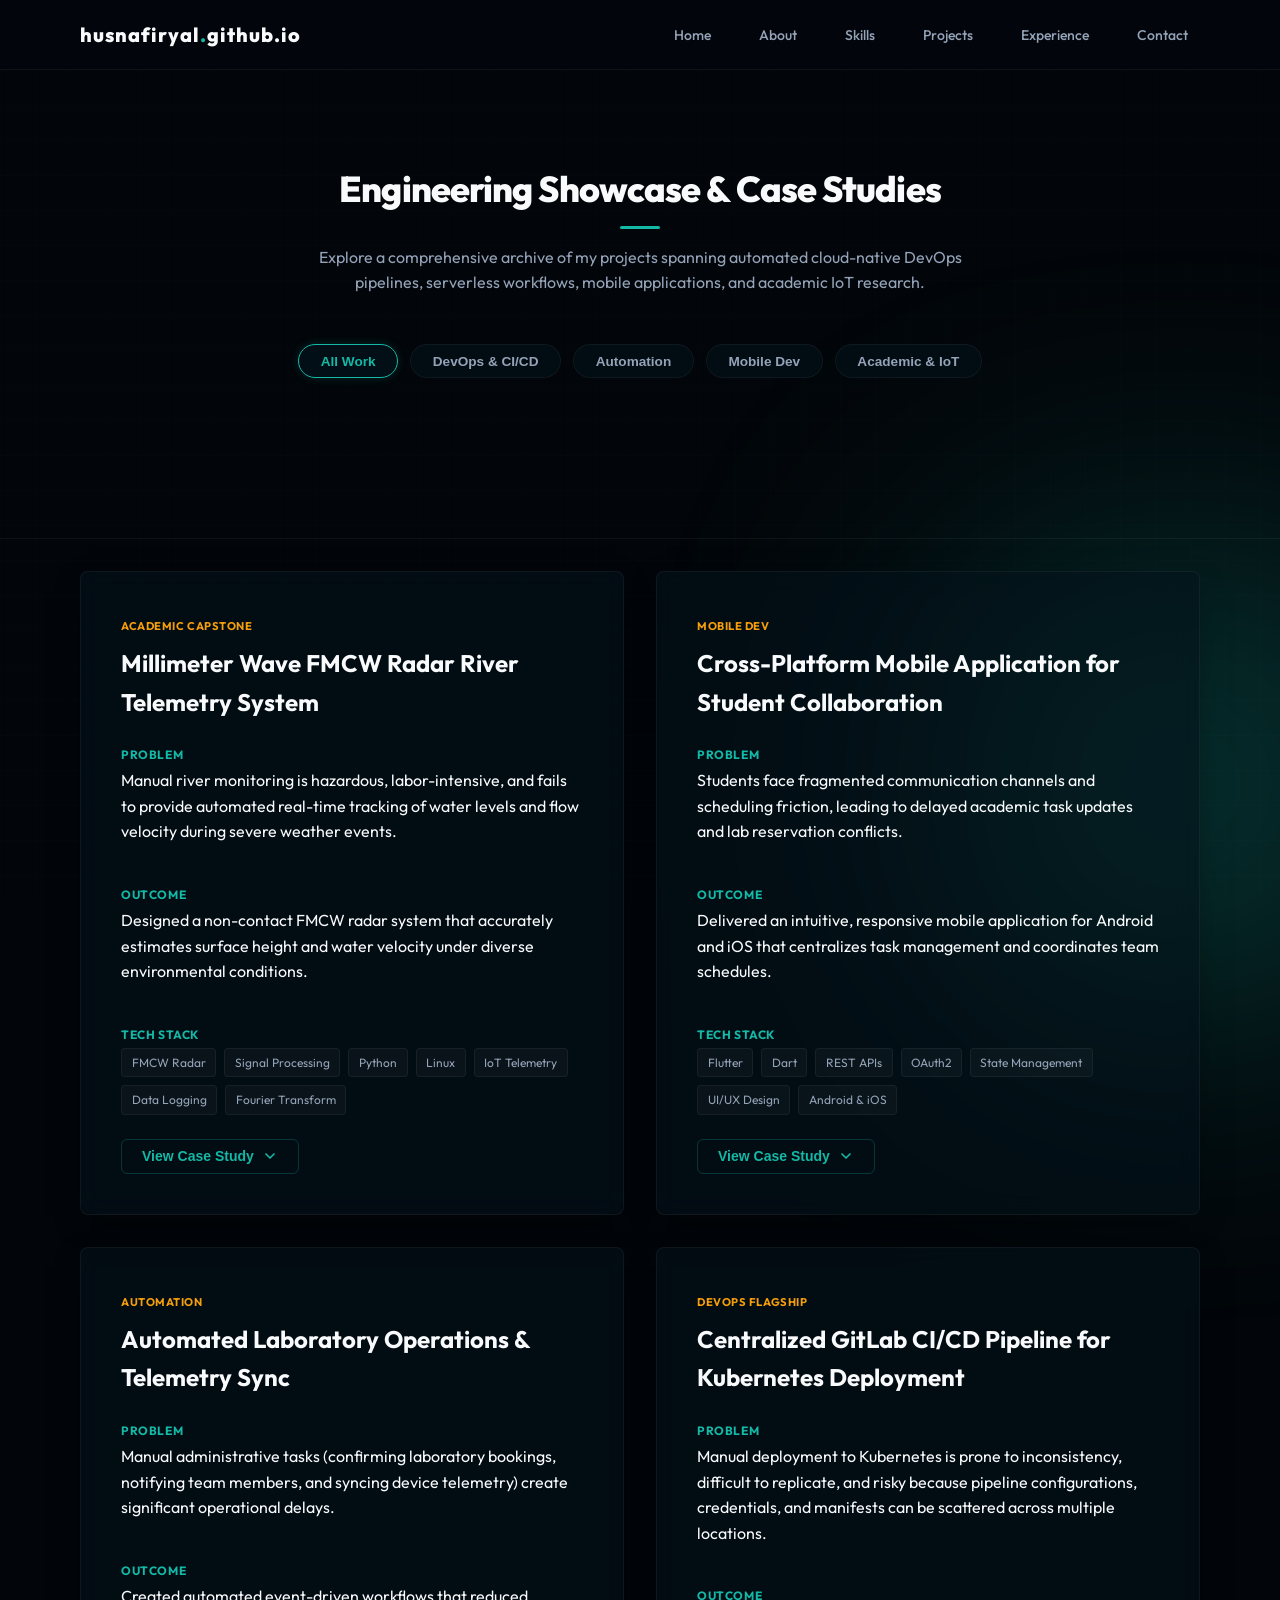
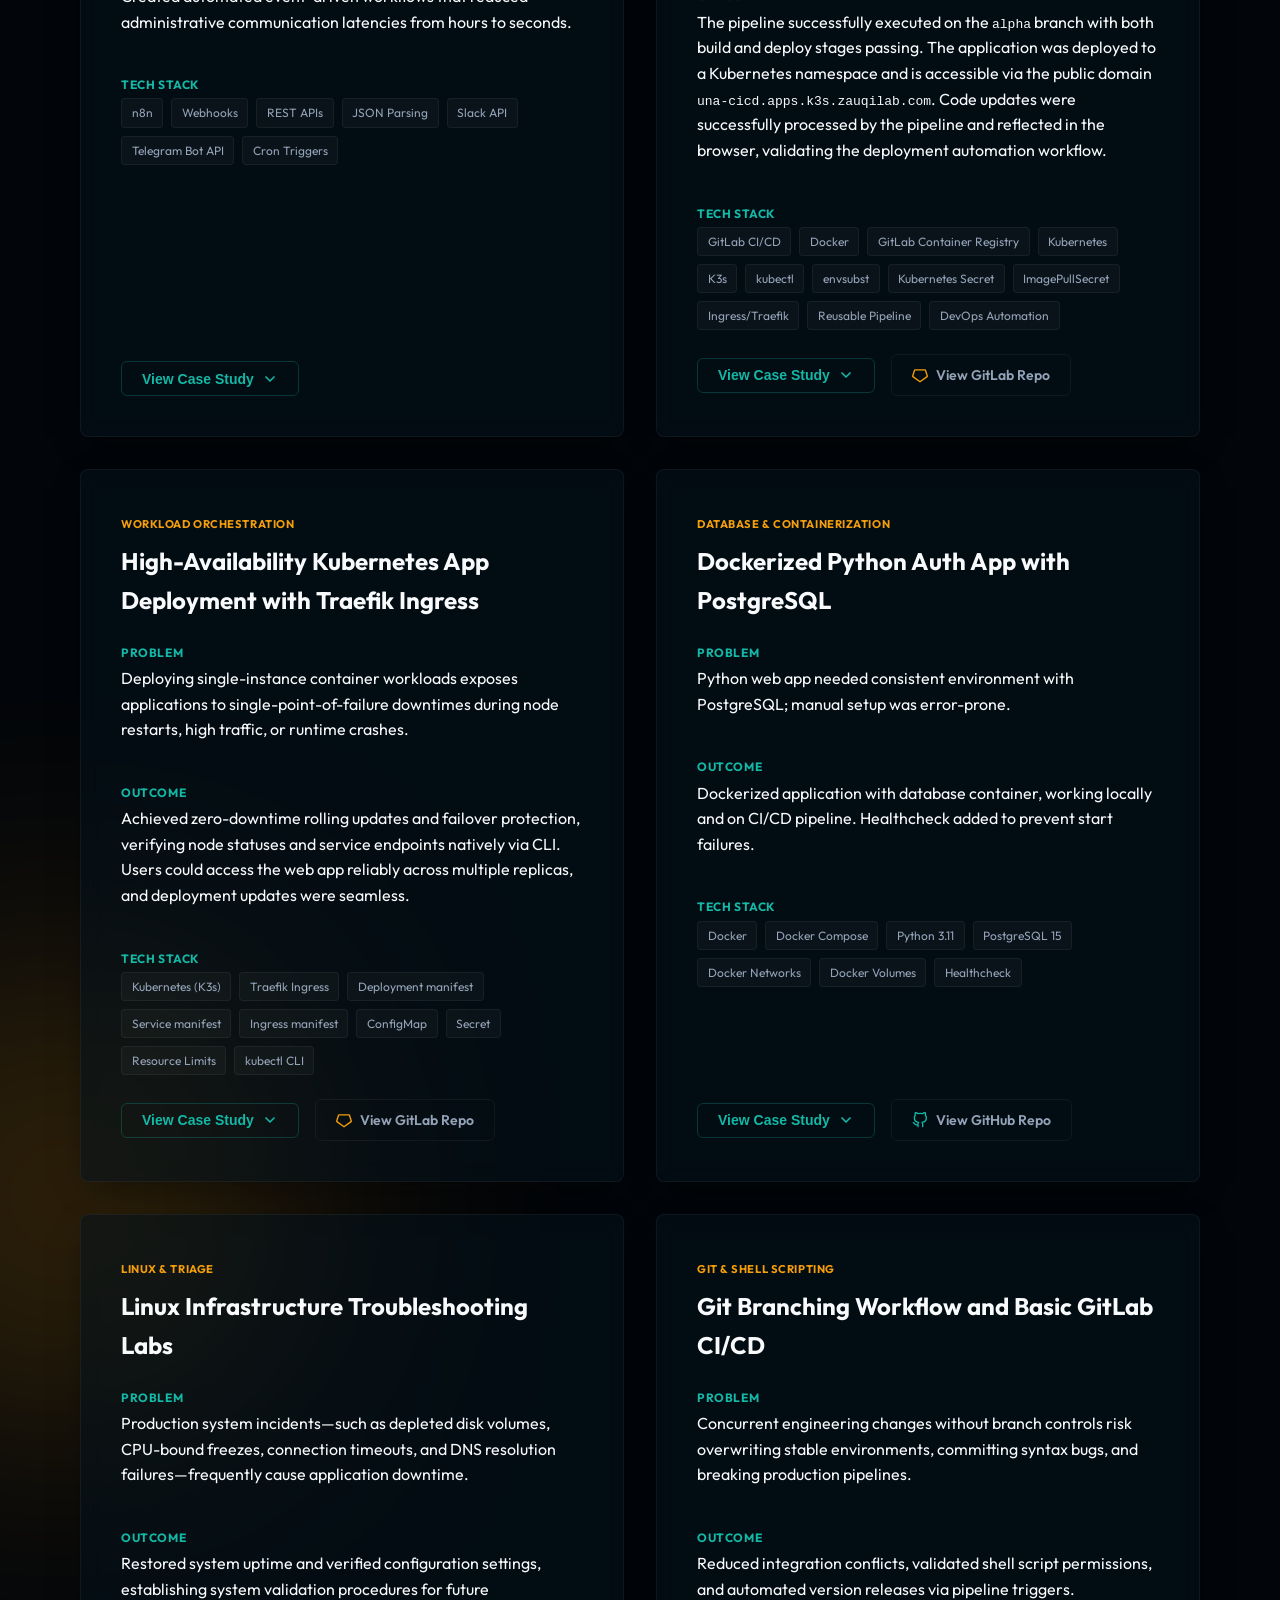
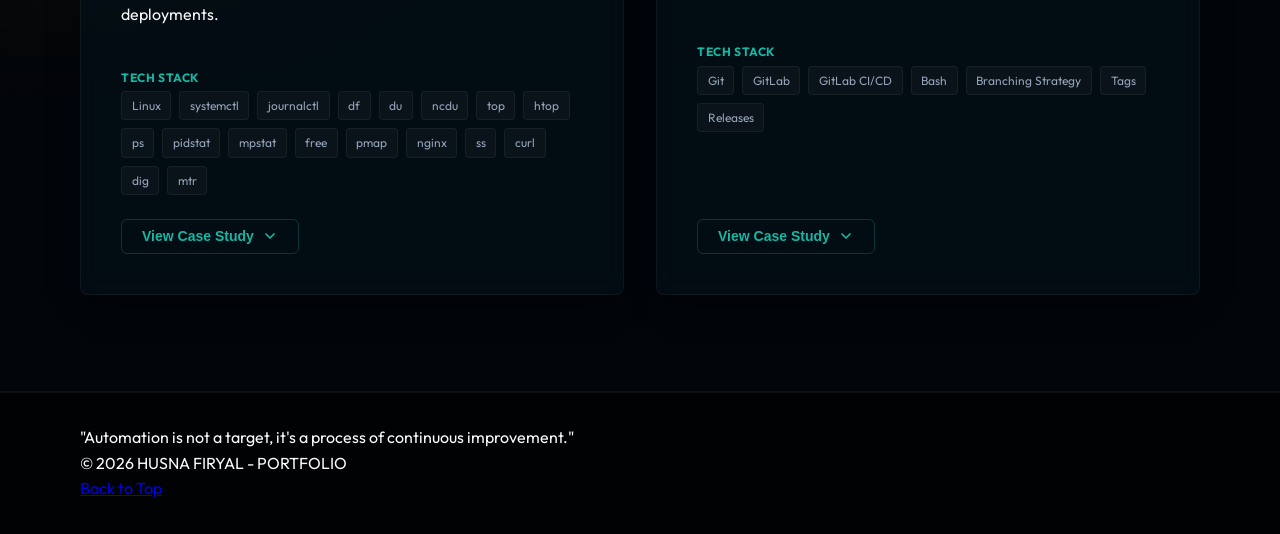
==== commit fc9c5ef3: "feat: remove GPA, update docker auth case study and visual switchers" ====
--- a/projects.html
+++ b/projects.html
@@ -427,27 +427,26 @@
           <div class="glass-card project-card project-grid-card" data-category="devops">
             <div class="project-header">
               <span class="project-badge">Database & Containerization</span>
-              <h3>Dockerized Python Authentication App with PostgreSQL</h3>
-            </div>
-            <div class="project-summary">
-              <div class="case-study-block">
-                <span class="case-study-label">Problem</span>
-                <p>Local database and app instances frequently encounter environment discrepancies, dependency failures, and database boot latency timing-out the main application during startup.</p>
-              </div>
-              <div class="case-study-block">
-                <span class="case-study-label">Outcome</span>
-                <p>Unified local development environments, preventing data loss during containers rebuild and exposing local services securely.</p>
+              <h3>Dockerized Python Auth App with PostgreSQL</h3>
+            </div>
+            <div class="project-summary">
+              <div class="case-study-block">
+                <span class="case-study-label">Problem</span>
+                <p>Python web app needed consistent environment with PostgreSQL; manual setup was error-prone.</p>
+              </div>
+              <div class="case-study-block">
+                <span class="case-study-label">Outcome</span>
+                <p>Dockerized application with database container, working locally and on CI/CD pipeline. Healthcheck added to prevent start failures.</p>
               </div>
               <div class="case-study-block">
                 <span class="case-study-label">Tech Stack</span>
                 <div class="project-tags">
                   <span>Docker</span>
                   <span>Docker Compose</span>
-                  <span>Python</span>
+                  <span>Python 3.11</span>
                   <span>PostgreSQL 15</span>
-                  <span>Docker Network</span>
-                  <span>Docker Volume</span>
-                  <span>Environment Variables</span>
+                  <span>Docker Networks</span>
+                  <span>Docker Volumes</span>
                   <span>Healthcheck</span>
                 </div>
               </div>
@@ -455,22 +454,60 @@
             <div id="grid-project-6-collapsible" class="project-collapsible">
               <div class="case-study-block">
                 <span class="case-study-label">Solution</span>
-                <p>Containerized a Python authentication app using Dockerfile and Docker Compose, connected it to PostgreSQL 15, configured Docker network, volume, environment variables, and database healthcheck.</p>
-              </div>
-              <div class="case-study-block">
-                <span class="case-study-label">Key Highlights</span>
-                <ul class="highlights-list">
-                  <li>Optimized multi-stage Docker build to reduce production image size.</li>
-                  <li>Secured persistent data using named Docker volumes for PostgreSQL 15.</li>
-                  <li>Implemented db readiness check via `pg_isready` before launching the app.</li>
-                </ul>
-              </div>
-            </div>
-            <div class="project-toggle-container">
+                <p>Wrote Dockerfile and docker-compose.yml for app + database. Configured environment variables for database credentials. Added healthcheck to ensure app waits for DB readiness.</p>
+              </div>
+              <div class="case-study-block">
+                <span class="case-study-label">My Contributions</span>
+                <ul class="highlights-list">
+                  <li>Built Dockerfile, configured Compose network and volume.</li>
+                  <li>Implemented environment variables for DB connection.</li>
+                  <li>Verified app running on <code>localhost:8098</code>.</li>
+                </ul>
+              </div>
+              <div class="case-study-block">
+                <span class="case-study-label">What I Learned</span>
+                <ul class="highlights-list">
+                  <li>Container orchestration basics with Docker Compose.</li>
+                  <li>Importance of service readiness for multi-container apps.</li>
+                </ul>
+              </div>
+              <div class="case-study-block" style="text-align: center; margin-top: 1.5rem;">
+                <div class="diagram-switcher-tabs" style="margin-bottom: 1rem;">
+                  <button class="diagram-tab-btn active" data-target="docker-compose-showcase">Docker Compose YAML</button>
+                  <button class="diagram-tab-btn" data-target="docker-app-showcase">Running App</button>
+                  <button class="diagram-tab-btn" data-target="docker-db-showcase">DB Container Logs</button>
+                </div>
+                
+                <div class="diagram-viewport" style="max-width: 600px; margin: 0 auto;">
+                  <!-- Slide 1 (Active) -->
+                  <div id="docker-compose-showcase" class="diagram-slide active">
+                    <img src="docker_compose_setup.png" alt="Docker Compose Setup Config Diagram" style="width: 100%; height: auto; border-radius: 8px; display: block; object-fit: contain;">
+                  </div>
+                  <!-- Slide 2 -->
+                  <div id="docker-app-showcase" class="diagram-slide">
+                    <img src="docker_app_live.png" alt="Running App Screenshot" style="width: 100%; height: auto; border-radius: 8px; display: block; object-fit: contain;">
+                  </div>
+                  <!-- Slide 3 -->
+                  <div id="docker-db-showcase" class="diagram-slide">
+                    <img src="docker_db_logs.png" alt="DB Container Logs Screenshot" style="width: 100%; height: auto; border-radius: 8px; display: block; object-fit: contain;">
+                  </div>
+                  
+                  <!-- View Full Image Button -->
+                  <a href="docker_compose_setup.png" target="_blank" class="btn-view-full" title="View Full Image">
+                    <svg xmlns="http://www.w3.org/2000/svg" width="16" height="16" viewBox="0 0 24 24" fill="none" stroke="currentColor" stroke-width="2.5" stroke-linecap="round" stroke-linejoin="round"><path d="M15 3h6v6"></path><path d="M9 21H3v-6"></path><path d="M21 3l-7 7M3 21l7-7"></path></svg>
+                  </a>
+                </div>
+              </div>
+            </div>
+            <div class="project-toggle-container" style="display: flex; gap: 1rem; align-items: center; flex-wrap: wrap;">
               <button class="btn-project-toggle" aria-expanded="false" aria-controls="grid-project-6-collapsible">
                 <span>View Case Study</span>
                 <svg class="toggle-icon" xmlns="http://www.w3.org/2000/svg" width="16" height="16" viewBox="0 0 24 24" fill="none" stroke="currentColor" stroke-width="2.5" stroke-linecap="round" stroke-linejoin="round"><polyline points="6 9 12 15 18 9"></polyline></svg>
               </button>
+              <a href="https://github.com/husnafiryal/tugas-docker-auth" target="_blank" rel="noopener noreferrer" class="btn-project-toggle btn-github-link" style="border-color: var(--border-glass); color: var(--text-secondary);">
+                <svg xmlns="http://www.w3.org/2000/svg" width="16" height="16" viewBox="0 0 24 24" fill="none" stroke="currentColor" stroke-width="2" stroke-linecap="round" stroke-linejoin="round" style="color: var(--teal-bright);"><path d="M9 19c-5 1.5-5-2.5-7-3m14 6v-3.87a3.37 3.37 0 0 0-.94-2.61c3.14-.35 6.44-1.54 6.44-7A5.44 5.44 0 0 0 20 4.77 5.07 5.07 0 0 0 19.91 1S18.73.65 16 2.48a13.38 13.38 0 0 0-7 0C6.27.65 5.09 1 5.09 1A5.07 5.07 0 0 0 5 4.77a5.44 5.44 0 0 0-1.5 3.78c0 5.42 3.3 6.61 6.44 7A3.37 3.37 0 0 0 9 18.13V22"></path></svg>
+                <span>View GitHub Repo</span>
+              </a>
             </div>
           </div>
 
--- a/style.css
+++ b/style.css
@@ -1397,6 +1397,17 @@
   background: rgba(245, 158, 11, 0.08) !important;
 }
 
+/* GitHub Link Button hover states */
+.btn-github-link {
+  text-decoration: none;
+}
+.btn-github-link:hover {
+  border-color: var(--teal-bright) !important;
+  color: var(--teal-bright) !important;
+  box-shadow: 0 0 10px var(--teal-glow);
+  background: rgba(20, 184, 166, 0.08) !important;
+}
+
 /* Diagram Switcher Styles */
 .diagram-switcher-tabs {
   display: flex;
